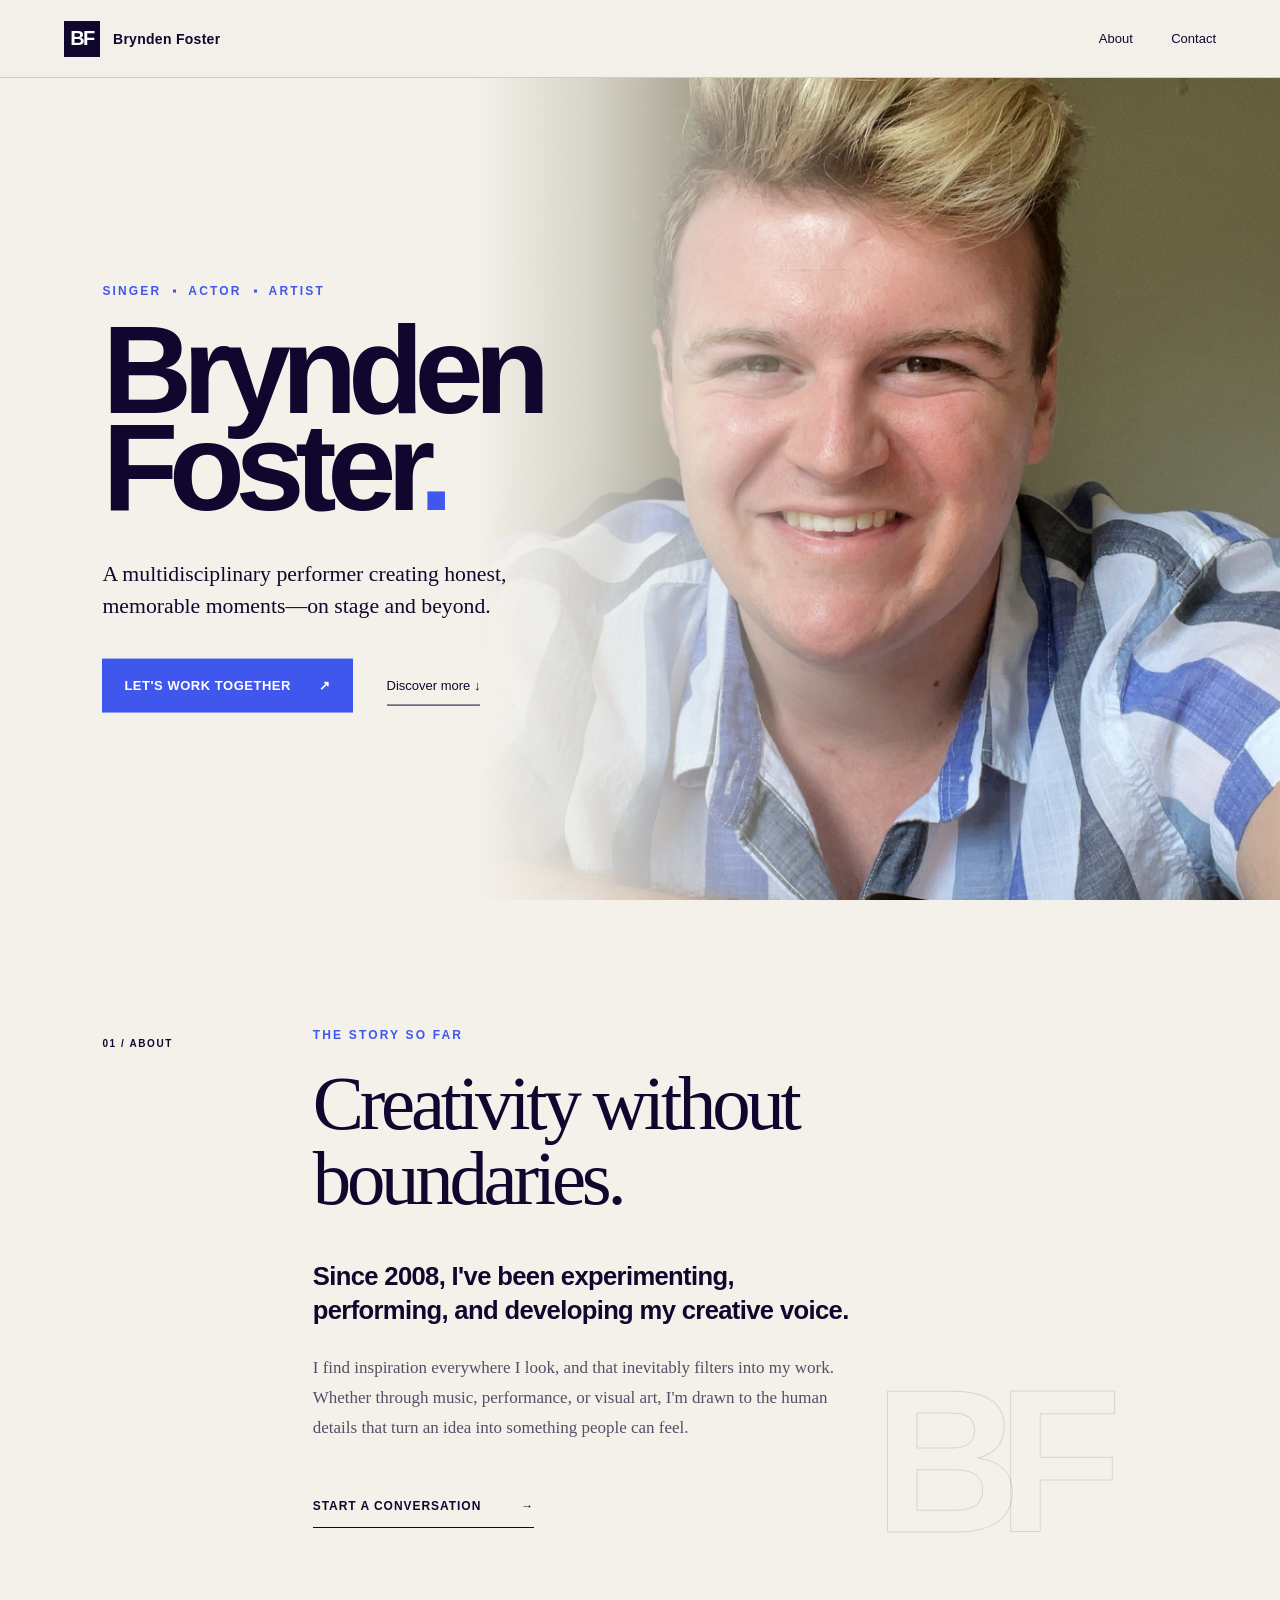
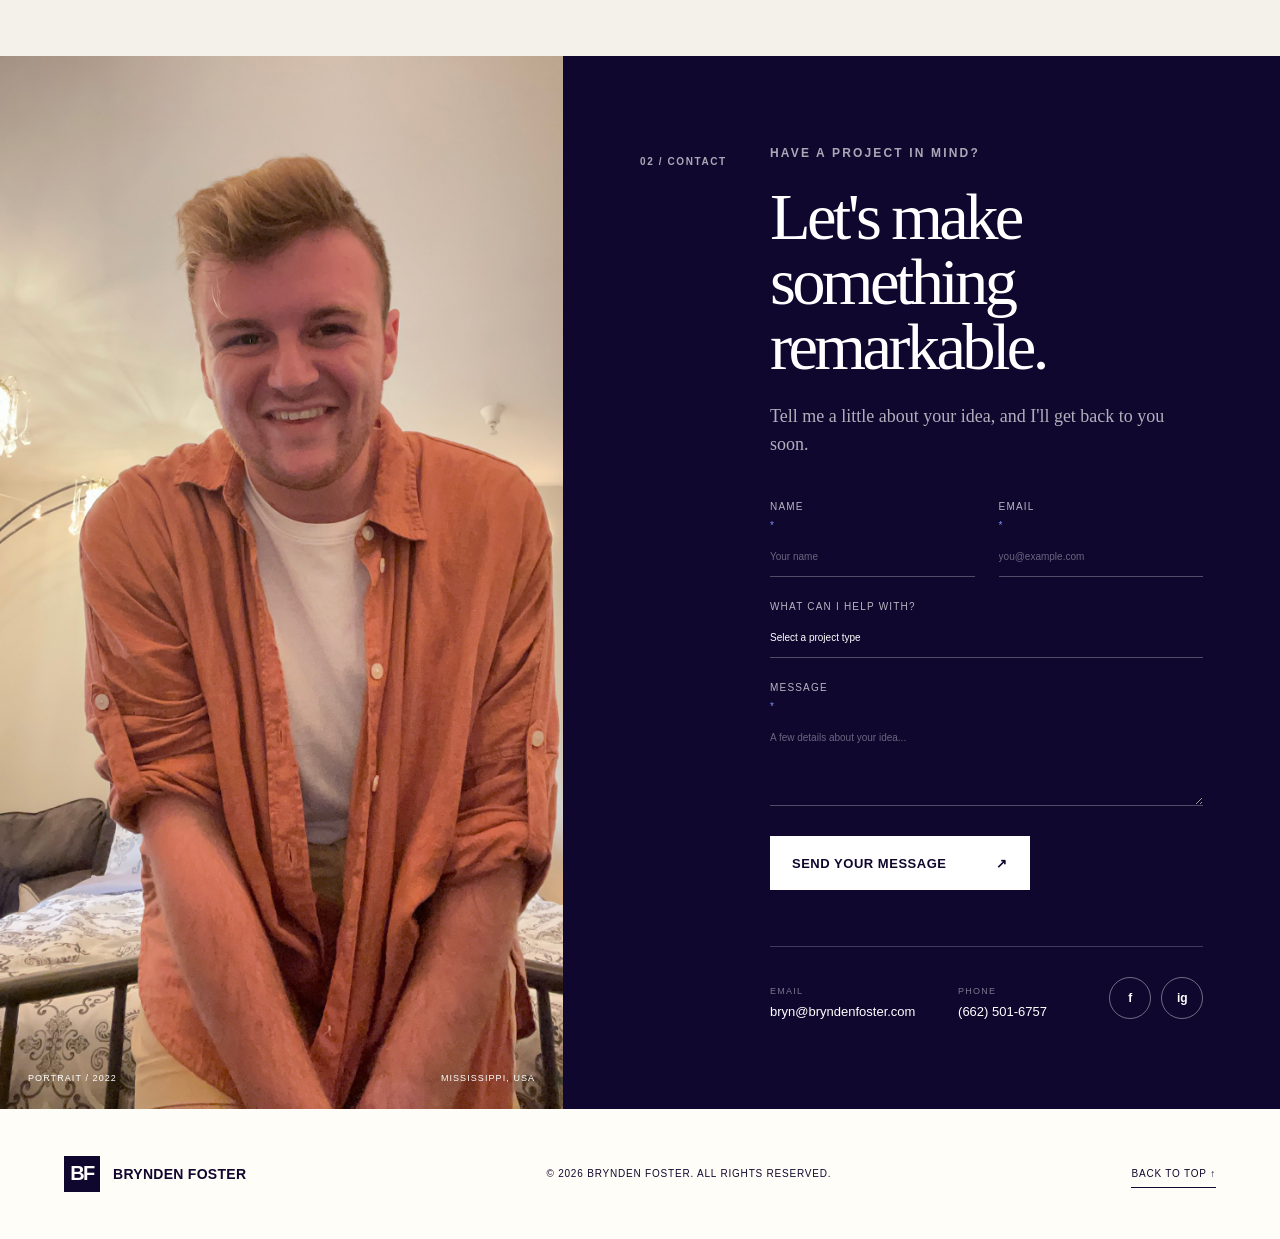
==== index.html @ 2d6113a1 "Build responsive Brynden Foster portfolio" ====
<!doctype html>
<html lang="en">
<head>
  <meta charset="utf-8">
  <meta name="viewport" content="width=device-width, initial-scale=1">
  <meta name="description" content="The creative portfolio of Brynden Foster, a multidisciplinary singer, actor, and artist.">
  <meta property="og:title" content="Brynden Foster — Singer, Actor & Artist">
  <meta property="og:description" content="The creative portfolio of Brynden Foster.">
  <meta property="og:image" content="images/og.png">
  <title>Brynden Foster — Singer, Actor & Artist</title>
  <link rel="stylesheet" href="stylesheet.css">
  <script src="java.js" defer></script>
</head>
<body>
  <main>
    <header class="site-header">
      <a class="wordmark" href="#top" aria-label="Brynden Foster, home"><span>BF</span><span class="wordmark-name">Brynden Foster</span></a>
      <nav aria-label="Main navigation">
        <a href="#about">About</a><a href="#contact">Contact</a>
      </nav>
    </header>

    <section class="hero" id="top" aria-labelledby="hero-title">
      <div class="hero-photo" role="img" aria-label="Portrait of Brynden Foster"></div>
      <div class="hero-shade"></div>
      <div class="hero-content">
        <p class="eyebrow">Singer <i></i> Actor <i></i> Artist</p>
        <h1 id="hero-title">Brynden<br>Foster<span>.</span></h1>
        <p class="hero-intro">A multidisciplinary performer creating honest, memorable moments—on stage and beyond.</p>
        <div class="hero-actions">
          <a class="button button-primary" href="#contact">Let's work together <span aria-hidden="true">↗</span></a>
          <a class="text-link" href="#about">Discover more <span aria-hidden="true">↓</span></a>
        </div>
      </div>
    </section>

    <section class="about" id="about" aria-labelledby="about-title">
      <div class="section-number">01 / About</div>
      <div class="about-copy">
        <p class="kicker">The story so far</p>
        <h2 id="about-title">Creativity without boundaries.</h2>
        <p class="lead">Since 2008, I've been experimenting, performing, and developing my creative voice.</p>
        <p>I find inspiration everywhere I look, and that inevitably filters into my work. Whether through music, performance, or visual art, I'm drawn to the human details that turn an idea into something people can feel.</p>
        <a class="line-link" href="#contact">Start a conversation <span aria-hidden="true">→</span></a>
      </div>
      <div class="about-mark" aria-hidden="true">BF</div>
    </section>

    <section class="contact" id="contact" aria-labelledby="contact-title">
      <div class="contact-photo">
        <img src="images/brynden-portrait.jpg" alt="Brynden Foster smiling">
        <div class="photo-caption"><span>Portrait / 2022</span><span>Mississippi, USA</span></div>
      </div>
      <div class="contact-panel">
        <div class="section-number light">02 / Contact</div>
        <div>
          <p class="kicker light">Have a project in mind?</p>
          <h2 id="contact-title">Let's make something remarkable.</h2>
          <p class="contact-intro">Tell me a little about your idea, and I'll get back to you soon.</p>
        </div>
        <form action="mailto:bryn@bryndenfoster.com" method="post" enctype="text/plain">
          <div class="form-row">
            <label>Name <span>*</span><input name="name" type="text" autocomplete="name" required placeholder="Your name"></label>
            <label>Email <span>*</span><input name="email" type="email" autocomplete="email" required placeholder="you@example.com"></label>
          </div>
          <label>What can I help with?
            <select name="project" required><option value="" selected disabled>Select a project type</option><option>Performance</option><option>Music</option><option>Creative collaboration</option><option>Other</option></select>
          </label>
          <label>Message <span>*</span><textarea name="message" required placeholder="A few details about your idea..." rows="4"></textarea></label>
          <button class="button button-light" type="submit">Send your message <span aria-hidden="true">↗</span></button>
        </form>
        <div class="direct-contact">
          <div><span>Email</span><a href="mailto:bryn@bryndenfoster.com">bryn@bryndenfoster.com</a></div>
          <div><span>Phone</span><a href="tel:+16625016757">(662) 501-6757</a></div>
          <div class="social-links" aria-label="Social media">
            <a class="social-link" href="https://www.facebook.com/bryndenfoster" aria-label="Brynden Foster on Facebook"><strong aria-hidden="true">f</strong></a>
            <a class="social-link" href="https://www.instagram.com/brynden_foster?igsh=b2liOXRmZmFyZmh3" aria-label="Brynden Foster on Instagram"><strong aria-hidden="true">ig</strong></a>
          </div>
        </div>
      </div>
    </section>

    <footer>
      <a class="wordmark footer-mark" href="#top" aria-label="Back to top"><span>BF</span><span class="wordmark-name">Brynden Foster</span></a>
      <p>© <span id="current-year">2026</span> Brynden Foster. All rights reserved.</p>
      <a class="back-top" href="#top">Back to top ↑</a>
    </footer>
  </main>
</body>
</html>
---- stylesheet.css ----
:root {
  --ink: #10072f;
  --blue: #4057ed;
  --paper: #f4f1ea;
  --cream: #fffdf8;
  --line: rgba(16, 7, 47, 0.16);
}

* { box-sizing: border-box; }
html { scroll-behavior: smooth; }
body {
  margin: 0;
  background: var(--paper);
  color: var(--ink);
  font-family: Arial, Helvetica, sans-serif;
}
a { color: inherit; text-decoration: none; }
button, input, textarea, select { font: inherit; }
::selection { background: var(--blue); color: white; }

.site-header {
  align-items: center;
  background: rgba(244, 241, 234, .94);
  border-bottom: 1px solid var(--line);
  display: flex;
  height: 78px;
  justify-content: space-between;
  left: 0;
  padding: 0 clamp(24px, 5vw, 78px);
  position: absolute;
  right: 0;
  top: 0;
  z-index: 10;
}
.wordmark { align-items: center; display: inline-flex; font-size: 20px; font-weight: 800; gap: 13px; letter-spacing: -.04em; }
.wordmark > span:first-child { align-items: center; background: var(--ink); color: white; display: inline-flex; height: 36px; justify-content: center; letter-spacing: -.08em; width: 36px; }
.wordmark-name { font-size: 14px; letter-spacing: .02em; }
nav { align-items: center; display: flex; font-size: 13px; gap: clamp(20px, 3vw, 48px); }
nav a:not(.nav-cta) { border-bottom: 1px solid transparent; padding: 8px 0; }
nav a:not(.nav-cta):hover { border-color: currentColor; }
.nav-cta { background: var(--ink); color: white; padding: 13px 20px; }

.hero { min-height: 760px; height: 100svh; position: relative; overflow: hidden; }
.hero-photo { background: url('images/brynden-hero.jpg') center 34% / cover no-repeat; inset: 78px 0 0 34%; position: absolute; }
.hero-shade { background: linear-gradient(90deg, var(--paper) 0 37%, rgba(244,241,234,.82) 46%, transparent 70%); inset: 78px 0 0; position: absolute; }
.hero-content { left: clamp(24px, 8vw, 124px); max-width: 760px; position: absolute; top: 52%; transform: translateY(-43%); z-index: 2; }
.eyebrow, .kicker { align-items: center; color: var(--blue); display: flex; font-size: 12px; font-weight: 700; gap: 12px; letter-spacing: .18em; margin: 0 0 24px; text-transform: uppercase; }
.eyebrow i { background: var(--blue); height: 3px; width: 3px; }
h1 { font-size: clamp(78px, 9.7vw, 156px); font-weight: 700; letter-spacing: -.075em; line-height: .78; margin: 0; }
h1 span { color: var(--blue); }
.hero-intro { font-family: Georgia, 'Times New Roman', serif; font-size: clamp(19px, 1.7vw, 26px); line-height: 1.5; margin: 42px 0 36px; max-width: 500px; }
.hero-actions { align-items: center; display: flex; gap: 34px; }
.button { align-items: center; border: 0; cursor: pointer; display: inline-flex; font-size: 13px; font-weight: 700; gap: 28px; justify-content: space-between; letter-spacing: .04em; min-height: 54px; padding: 16px 22px; text-transform: uppercase; }
.button-primary { background: var(--blue); color: white; min-width: 235px; }
.button:hover { filter: brightness(1.1); }
.text-link { border-bottom: 1px solid var(--ink); font-size: 13px; padding: 12px 0; }
.side-note { bottom: 42px; font-size: 10px; letter-spacing: .12em; margin: 0; position: absolute; right: 34px; text-transform: uppercase; transform: rotate(-90deg) translateX(100%); transform-origin: right bottom; }

.about { display: grid; grid-template-columns: .45fr 1.2fr .65fr; min-height: 700px; padding: clamp(90px, 10vw, 160px) clamp(24px, 8vw, 124px); position: relative; }
.section-number { font-size: 10px; font-weight: 700; letter-spacing: .16em; padding-top: 10px; text-transform: uppercase; }
.about-copy { max-width: 720px; }
.about h2, .contact h2 { font-family: Georgia, 'Times New Roman', serif; font-size: clamp(50px, 6vw, 92px); font-weight: 400; letter-spacing: -.055em; line-height: .98; margin: 0 0 42px; }
.about-copy .lead { font-size: clamp(21px, 2vw, 29px); font-weight: 700; letter-spacing: -.025em; line-height: 1.35; max-width: 640px; }
.about-copy > p:not(.kicker):not(.lead) { color: #554f66; font-family: Georgia, 'Times New Roman', serif; font-size: 17px; line-height: 1.75; max-width: 570px; }
.line-link { border-bottom: 1px solid var(--ink); display: inline-flex; font-size: 12px; font-weight: 700; gap: 40px; letter-spacing: .08em; margin-top: 26px; padding: 14px 0; text-transform: uppercase; }
.about-mark { align-self: end; color: transparent; font-size: clamp(130px, 16vw, 260px); font-weight: 800; letter-spacing: -.12em; line-height: .65; -webkit-text-stroke: 1px rgba(16,7,47,.12); }

.contact { display: grid; grid-template-columns: 44% 56%; min-height: 950px; }
.contact-photo { background: #d7c4b3; min-height: 760px; overflow: hidden; position: relative; }
.contact-photo img { height: 100%; object-fit: cover; object-position: 50% 45%; width: 100%; }
.photo-caption { bottom: 0; color: white; display: flex; font-size: 9px; justify-content: space-between; left: 0; letter-spacing: .12em; padding: 26px 28px; position: absolute; right: 0; text-transform: uppercase; }
.contact-panel { background: var(--ink); color: white; display: grid; grid-template-columns: 130px 1fr; padding: clamp(65px, 7vw, 110px) clamp(28px, 6vw, 95px); }
.light { color: rgba(255,255,255,.65); }
.contact-panel > div:not(.section-number):not(.direct-contact), .contact-panel form, .direct-contact { grid-column: 2; }
.contact h2 { font-size: clamp(48px, 5.2vw, 80px); max-width: 780px; }
.contact-intro { color: rgba(255,255,255,.68); font-family: Georgia, 'Times New Roman', serif; font-size: 18px; line-height: 1.6; margin: -20px 0 42px; }
form { display: grid; gap: 24px; }
.form-row { display: grid; gap: 24px; grid-template-columns: 1fr 1fr; }
label { color: rgba(255,255,255,.7); display: grid; font-size: 10px; gap: 8px; letter-spacing: .12em; text-transform: uppercase; }
label span { color: #7e8eff; }
input, textarea, select { appearance: none; background: transparent; border: 0; border-bottom: 1px solid rgba(255,255,255,.28); border-radius: 0; color: white; min-width: 0; outline: none; padding: 12px 0 14px; resize: vertical; }
textarea { min-height: 86px; }
input::placeholder, textarea::placeholder { color: rgba(255,255,255,.38); }
input:focus, textarea:focus, select:focus { border-color: #7e8eff; }
select { cursor: pointer; }
select option { color: var(--ink); }
.button-light { background: white; color: var(--ink); margin-top: 6px; max-width: 260px; }
.direct-contact { align-items: end; border-top: 1px solid rgba(255,255,255,.2); display: grid; gap: 28px; grid-template-columns: 1.3fr 1fr auto; margin-top: 56px; padding-top: 30px; }
.direct-contact div { display: grid; gap: 8px; }
.direct-contact span { color: rgba(255,255,255,.45); font-size: 9px; letter-spacing: .14em; text-transform: uppercase; }
.direct-contact a { font-size: 13px; }
.social-link { align-items: center; border: 1px solid rgba(255,255,255,.4); border-radius: 50%; display: inline-flex; height: 42px; justify-content: center; width: 42px; }
.social-links { display: flex !important; gap: 10px !important; }
.social-link strong { font-size: 12px; letter-spacing: -.02em; text-transform: lowercase; }

footer { align-items: center; background: var(--cream); display: flex; font-size: 10px; justify-content: space-between; letter-spacing: .08em; min-height: 130px; padding: 30px clamp(24px, 5vw, 78px); text-transform: uppercase; }
.back-top { border-bottom: 1px solid var(--ink); padding: 8px 0; }

@media (max-width: 900px) {
  .site-header { height: 70px; }
  .hero { min-height: 760px; }
  .hero-photo { inset: 70px 0 0 26%; }
  .hero-shade { background: linear-gradient(90deg, rgba(244,241,234,.96) 0 20%, rgba(244,241,234,.74) 48%, rgba(244,241,234,.12) 100%); inset: 70px 0 0; }
  h1 { font-size: clamp(70px, 14vw, 120px); }
  .about { grid-template-columns: 130px 1fr; }
  .about-mark { display: none; }
  .contact { grid-template-columns: 1fr; }
  .contact-photo { height: 72vw; max-height: 700px; }
  .contact-panel { grid-template-columns: 110px 1fr; }
}

@media (max-width: 620px) {
  .site-header { padding: 0 20px; }
  .wordmark-name { display: none; }
  nav { gap: 18px; }
  .nav-cta { padding: 12px 16px; }
  .hero { height: 820px; }
  .hero-photo { inset: 70px 0 0; background-position: 58% center; }
  .hero-shade { background: linear-gradient(180deg, rgba(16,7,47,.05) 5%, rgba(16,7,47,.2) 35%, rgba(16,7,47,.9) 82%, var(--ink) 100%); inset: 70px 0 0; }
  .hero-content { bottom: 54px; color: white; left: 22px; right: 22px; top: auto; transform: none; }
  .eyebrow { color: #b8c0ff; margin-bottom: 18px; }
  .eyebrow i { background: #b8c0ff; }
  h1 { font-size: clamp(68px, 22vw, 94px); }
  .hero-intro { font-size: 18px; margin: 28px 0; max-width: 360px; }
  .hero-actions { align-items: flex-start; flex-direction: column; gap: 12px; }
  .text-link { border-color: white; }
  .side-note { display: none; }
  .about { display: block; min-height: 0; padding: 90px 22px; }
  .section-number { margin-bottom: 56px; }
  .about h2, .contact h2 { font-size: 48px; }
  .about-copy .lead { font-size: 21px; }
  .contact-photo { height: 112vw; }
  .contact-panel { display: block; padding: 72px 22px; }
  .contact-panel .section-number { margin-bottom: 52px; }
  .form-row { grid-template-columns: 1fr; }
  .direct-contact { align-items: start; grid-template-columns: 1fr; }
  footer { align-items: flex-start; flex-direction: column; gap: 22px; }
  footer p { line-height: 1.6; }
}

@media (prefers-reduced-motion: reduce) { html { scroll-behavior: auto; } }
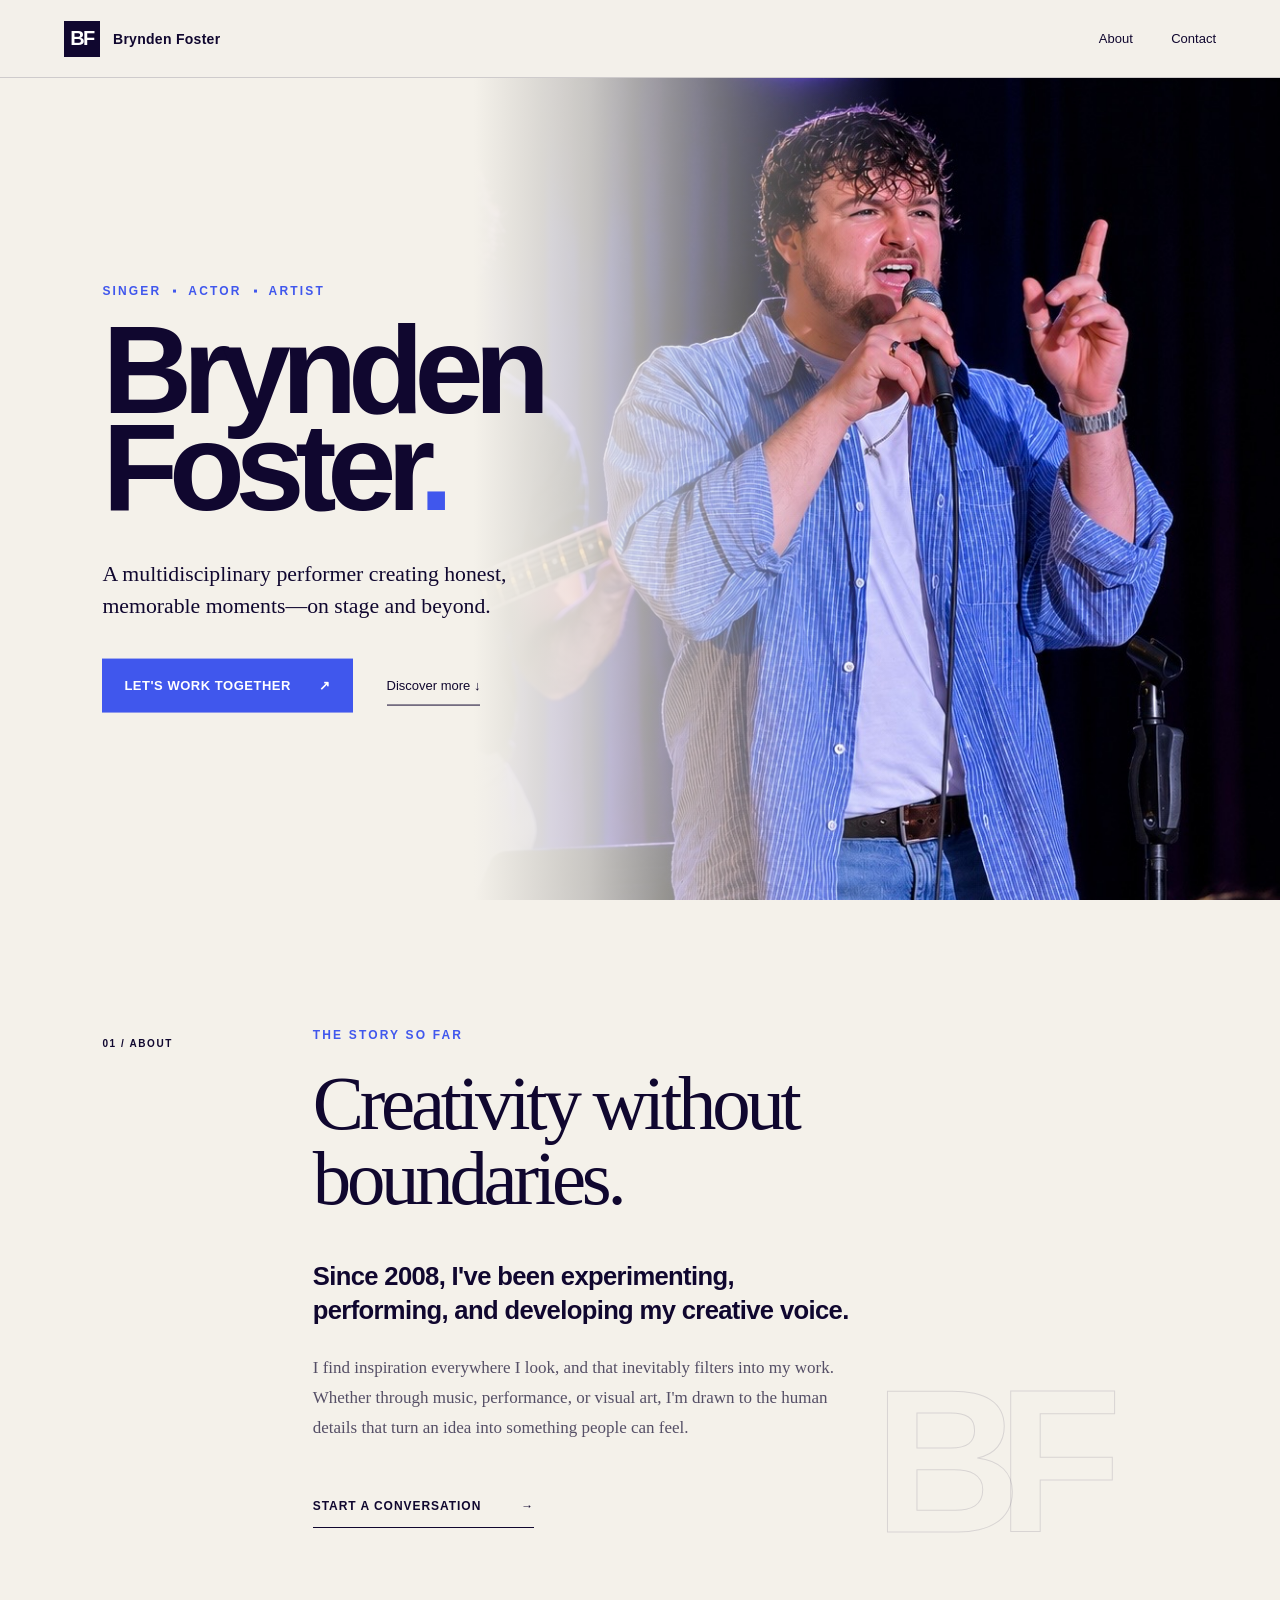
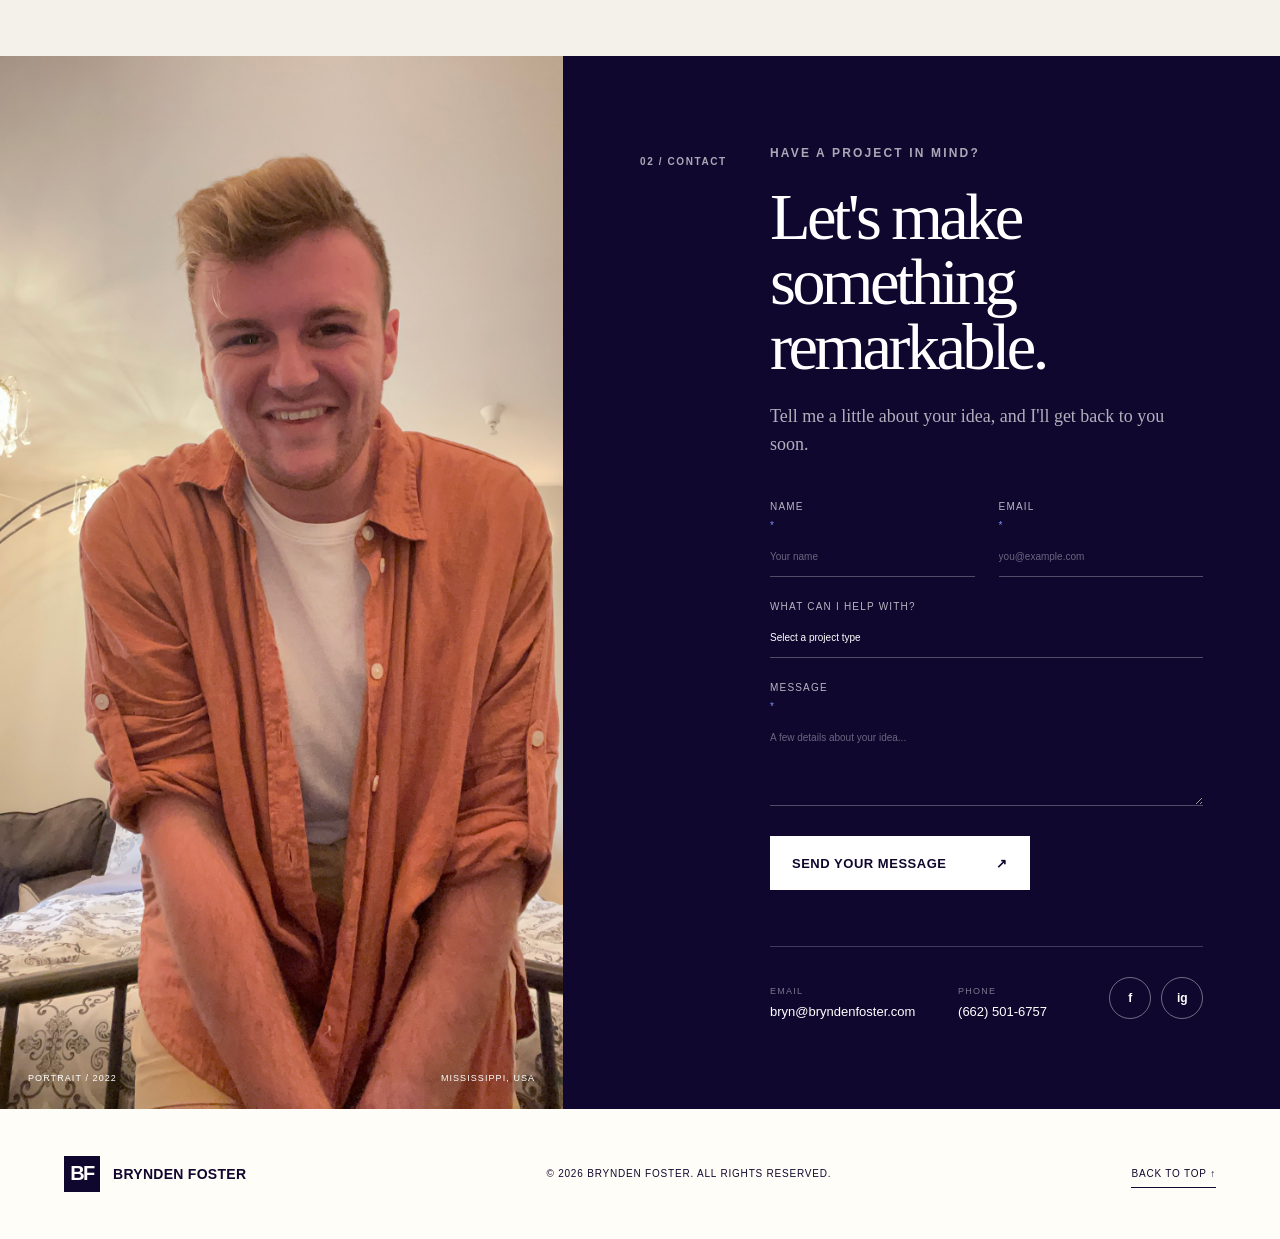
==== commit 0735fcdd: "Updated form to use Formspree and changed hero image." ====
--- a/index.html
+++ b/index.html
@@ -21,7 +21,7 @@
     </header>
 
     <section class="hero" id="top" aria-labelledby="hero-title">
-      <div class="hero-photo" role="img" aria-label="Portrait of Brynden Foster"></div>
+      <div class="hero-photo" role="img" aria-label="Brynden Foster performing onstage"></div>
       <div class="hero-shade"></div>
       <div class="hero-content">
         <p class="eyebrow">Singer <i></i> Actor <i></i> Artist</p>
@@ -58,7 +58,7 @@
           <h2 id="contact-title">Let's make something remarkable.</h2>
           <p class="contact-intro">Tell me a little about your idea, and I'll get back to you soon.</p>
         </div>
-        <form action="mailto:bryn@bryndenfoster.com" method="post" enctype="text/plain">
+        <form action="https://formspree.io/f/xnpaazvn" method="post">
           <div class="form-row">
             <label>Name <span>*</span><input name="name" type="text" autocomplete="name" required placeholder="Your name"></label>
             <label>Email <span>*</span><input name="email" type="email" autocomplete="email" required placeholder="you@example.com"></label>
--- a/stylesheet.css
+++ b/stylesheet.css
@@ -41,7 +41,7 @@
 .nav-cta { background: var(--ink); color: white; padding: 13px 20px; }
 
 .hero { min-height: 760px; height: 100svh; position: relative; overflow: hidden; }
-.hero-photo { background: url('images/brynden-hero.jpg') center 34% / cover no-repeat; inset: 78px 0 0 34%; position: absolute; }
+.hero-photo { background: url('images/brynden-hero-performance.jpeg') center 34% / cover no-repeat; inset: 78px 0 0 34%; position: absolute; }
 .hero-shade { background: linear-gradient(90deg, var(--paper) 0 37%, rgba(244,241,234,.82) 46%, transparent 70%); inset: 78px 0 0; position: absolute; }
 .hero-content { left: clamp(24px, 8vw, 124px); max-width: 760px; position: absolute; top: 52%; transform: translateY(-43%); z-index: 2; }
 .eyebrow, .kicker { align-items: center; color: var(--blue); display: flex; font-size: 12px; font-weight: 700; gap: 12px; letter-spacing: .18em; margin: 0 0 24px; text-transform: uppercase; }
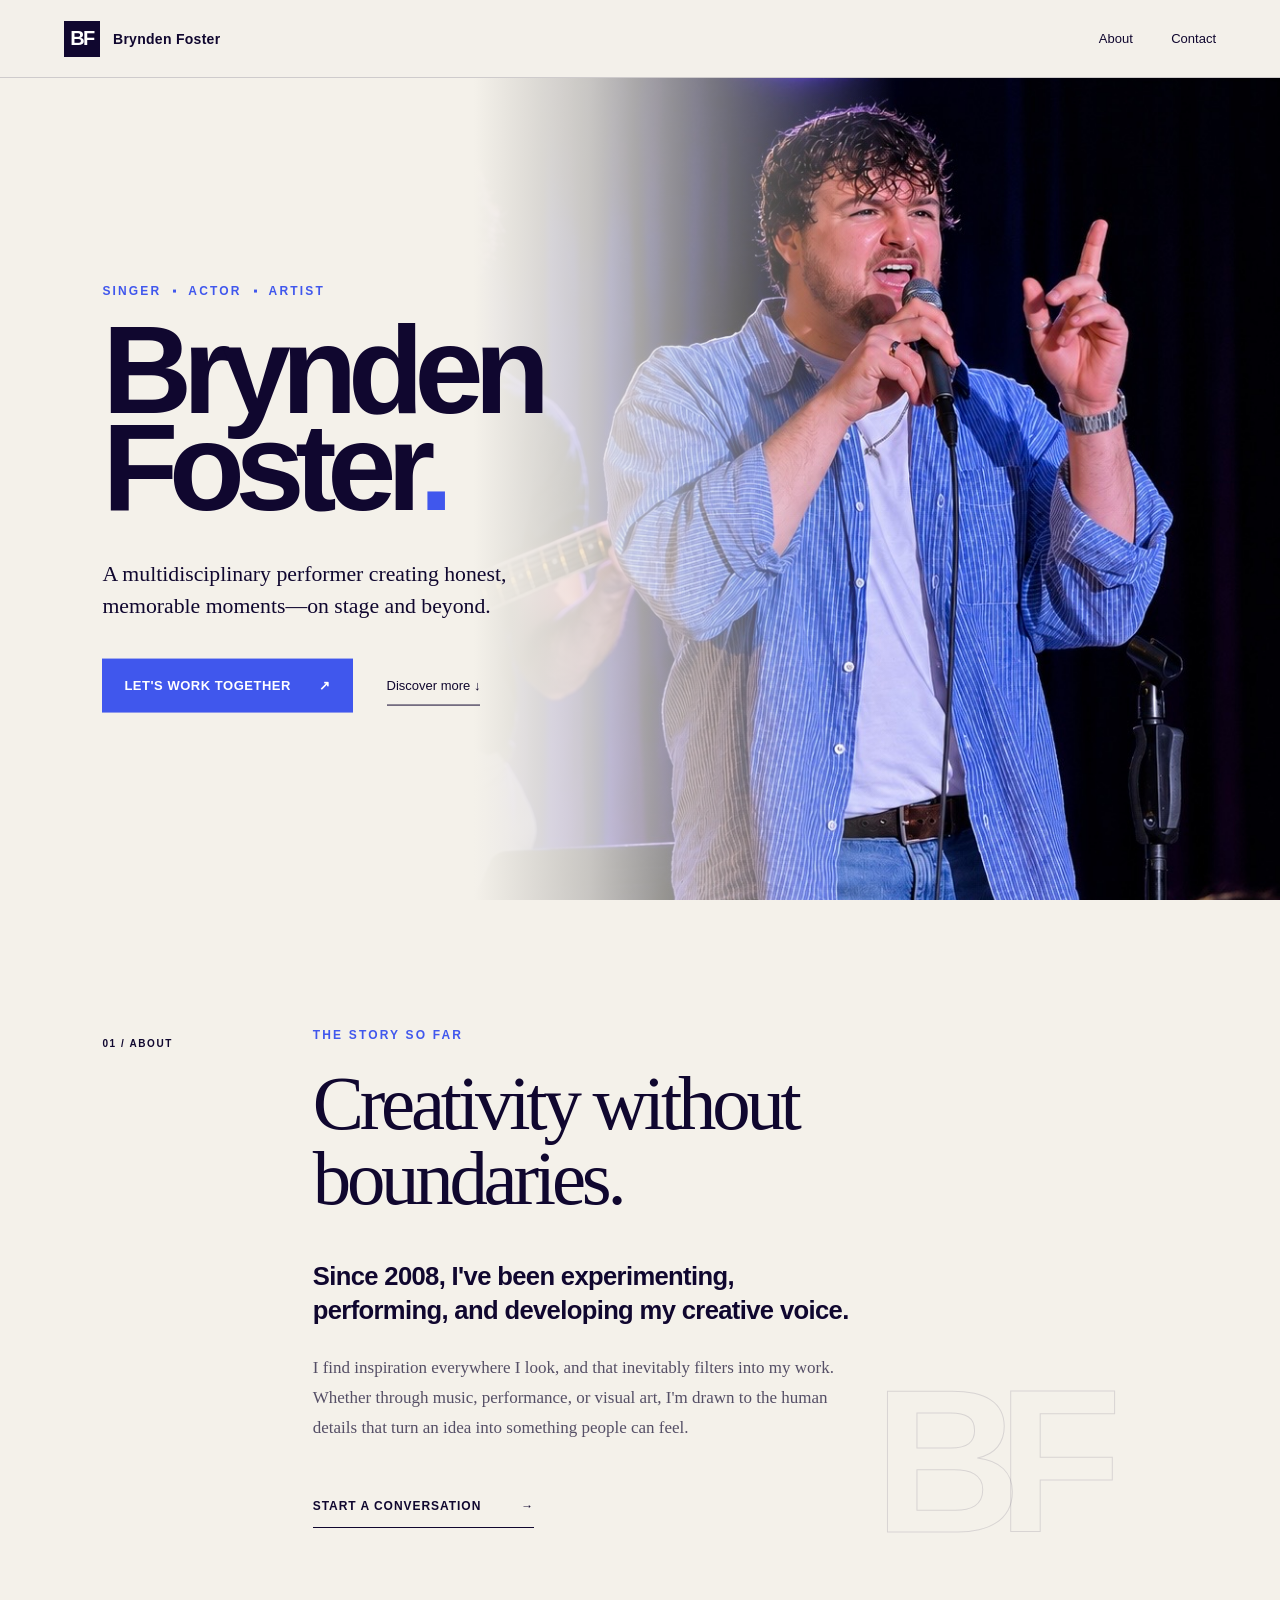
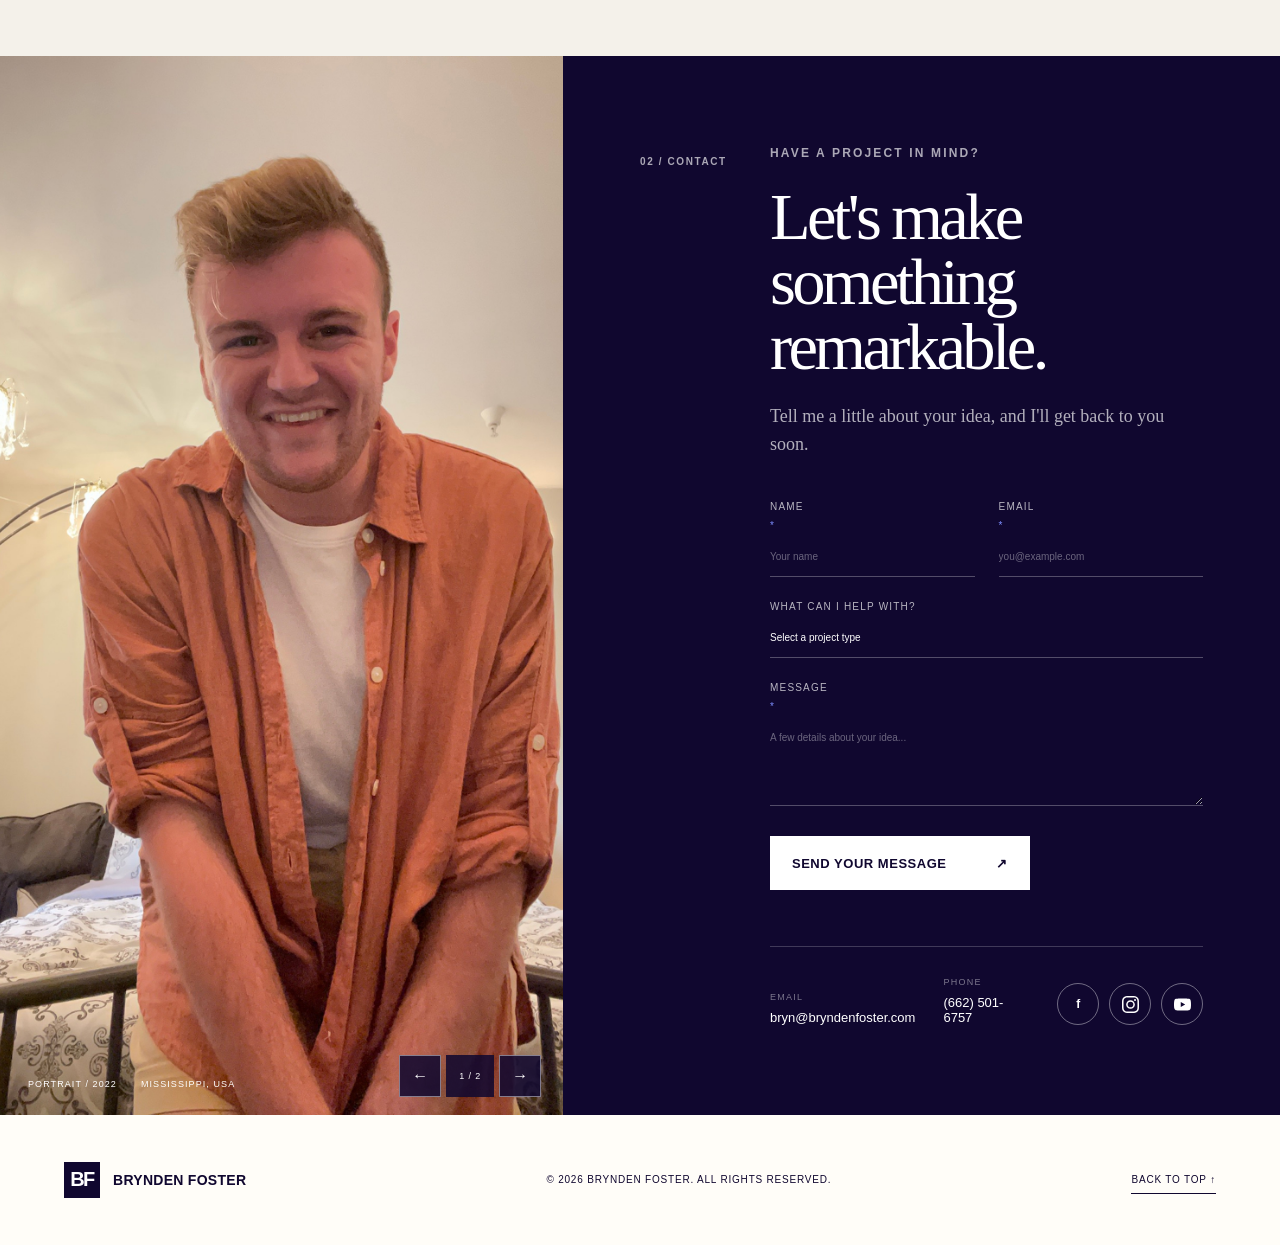
==== commit ecf7ae81: "Changed contact photo to a carousel and updated the IG and Youtube link buttons" ====
--- a/index.html
+++ b/index.html
@@ -47,9 +47,20 @@
     </section>
 
     <section class="contact" id="contact" aria-labelledby="contact-title">
-      <div class="contact-photo">
-        <img src="images/brynden-portrait.jpg" alt="Brynden Foster smiling">
-        <div class="photo-caption"><span>Portrait / 2022</span><span>Mississippi, USA</span></div>
+      <div class="contact-photo carousel" data-carousel tabindex="0" role="region" aria-roledescription="carousel" aria-label="Photos of Brynden Foster">
+        <figure class="carousel-slide is-active" data-slide aria-hidden="false">
+          <img src="images/brynden-portrait.jpg" alt="Brynden Foster smiling in an orange shirt">
+          <figcaption class="photo-caption"><span>Portrait / 2022</span><span>Mississippi, USA</span></figcaption>
+        </figure>
+        <figure class="carousel-slide" data-slide aria-hidden="true">
+          <img src="images/brynden-hero.jpg" alt="Close portrait of Brynden Foster smiling">
+          <figcaption class="photo-caption"><span>Portrait / Archive</span></figcaption>
+        </figure>
+        <div class="carousel-controls">
+          <button type="button" data-carousel-prev aria-label="Show previous photo">←</button>
+          <span class="carousel-position" data-carousel-position aria-live="polite">1 / 2</span>
+          <button type="button" data-carousel-next aria-label="Show next photo">→</button>
+        </div>
       </div>
       <div class="contact-panel">
         <div class="section-number light">02 / Contact</div>
@@ -74,7 +85,8 @@
           <div><span>Phone</span><a href="tel:+16625016757">(662) 501-6757</a></div>
           <div class="social-links" aria-label="Social media">
             <a class="social-link" href="https://www.facebook.com/bryndenfoster" aria-label="Brynden Foster on Facebook"><strong aria-hidden="true">f</strong></a>
-            <a class="social-link" href="https://www.instagram.com/brynden_foster?igsh=b2liOXRmZmFyZmh3" aria-label="Brynden Foster on Instagram"><strong aria-hidden="true">ig</strong></a>
+            <a class="social-link" href="https://www.instagram.com/brynden_foster?igsh=b2liOXRmZmFyZmh3" aria-label="Brynden Foster on Instagram"><img src="images/instagram.svg" alt="" aria-hidden="true"></a>
+            <a class="social-link" href="https://www.youtube.com/@bryndenfoster" aria-label="Brynden Foster on YouTube"><img src="images/youtube.svg" alt="" aria-hidden="true"></a>
           </div>
         </div>
       </div>
--- a/stylesheet.css
+++ b/stylesheet.css
@@ -68,7 +68,17 @@
 .contact { display: grid; grid-template-columns: 44% 56%; min-height: 950px; }
 .contact-photo { background: #d7c4b3; min-height: 760px; overflow: hidden; position: relative; }
 .contact-photo img { height: 100%; object-fit: cover; object-position: 50% 45%; width: 100%; }
-.photo-caption { bottom: 0; color: white; display: flex; font-size: 9px; justify-content: space-between; left: 0; letter-spacing: .12em; padding: 26px 28px; position: absolute; right: 0; text-transform: uppercase; }
+.carousel { outline: none; }
+.carousel:focus-visible { box-shadow: inset 0 0 0 3px var(--blue); }
+.carousel-slide { inset: 0; margin: 0; opacity: 0; position: absolute; transition: opacity .45s ease; visibility: hidden; }
+.carousel-slide.is-active { opacity: 1; visibility: visible; }
+.carousel-slide:nth-of-type(2) img { object-position: 50% 35%; }
+.photo-caption { bottom: 0; color: white; display: flex; font-size: 9px; gap: 24px; left: 0; letter-spacing: .12em; padding: 26px 28px; padding-right: 170px; position: absolute; right: 0; text-transform: uppercase; }
+.carousel-controls { align-items: center; bottom: 18px; display: flex; gap: 5px; position: absolute; right: 22px; z-index: 3; }
+.carousel-controls button { align-items: center; background: rgba(16,7,47,.86); border: 1px solid rgba(255,255,255,.45); color: white; cursor: pointer; display: inline-flex; height: 42px; justify-content: center; padding: 0; width: 42px; }
+.carousel-controls button:hover { background: var(--blue); }
+.carousel-controls button:focus-visible { outline: 2px solid white; outline-offset: 2px; }
+.carousel-position { align-items: center; background: rgba(16,7,47,.86); color: white; display: inline-flex; font-size: 9px; height: 42px; justify-content: center; letter-spacing: .1em; min-width: 48px; }
 .contact-panel { background: var(--ink); color: white; display: grid; grid-template-columns: 130px 1fr; padding: clamp(65px, 7vw, 110px) clamp(28px, 6vw, 95px); }
 .light { color: rgba(255,255,255,.65); }
 .contact-panel > div:not(.section-number):not(.direct-contact), .contact-panel form, .direct-contact { grid-column: 2; }
@@ -92,6 +102,7 @@
 .social-link { align-items: center; border: 1px solid rgba(255,255,255,.4); border-radius: 50%; display: inline-flex; height: 42px; justify-content: center; width: 42px; }
 .social-links { display: flex !important; gap: 10px !important; }
 .social-link strong { font-size: 12px; letter-spacing: -.02em; text-transform: lowercase; }
+.social-link img { filter: invert(1); height: 17px; width: 17px; }
 
 footer { align-items: center; background: var(--cream); display: flex; font-size: 10px; justify-content: space-between; letter-spacing: .08em; min-height: 130px; padding: 30px clamp(24px, 5vw, 78px); text-transform: uppercase; }
 .back-top { border-bottom: 1px solid var(--ink); padding: 8px 0; }
@@ -139,3 +150,4 @@
 }
 
 @media (prefers-reduced-motion: reduce) { html { scroll-behavior: auto; } }
+@media (prefers-reduced-motion: reduce) { .carousel-slide { transition: none; } }
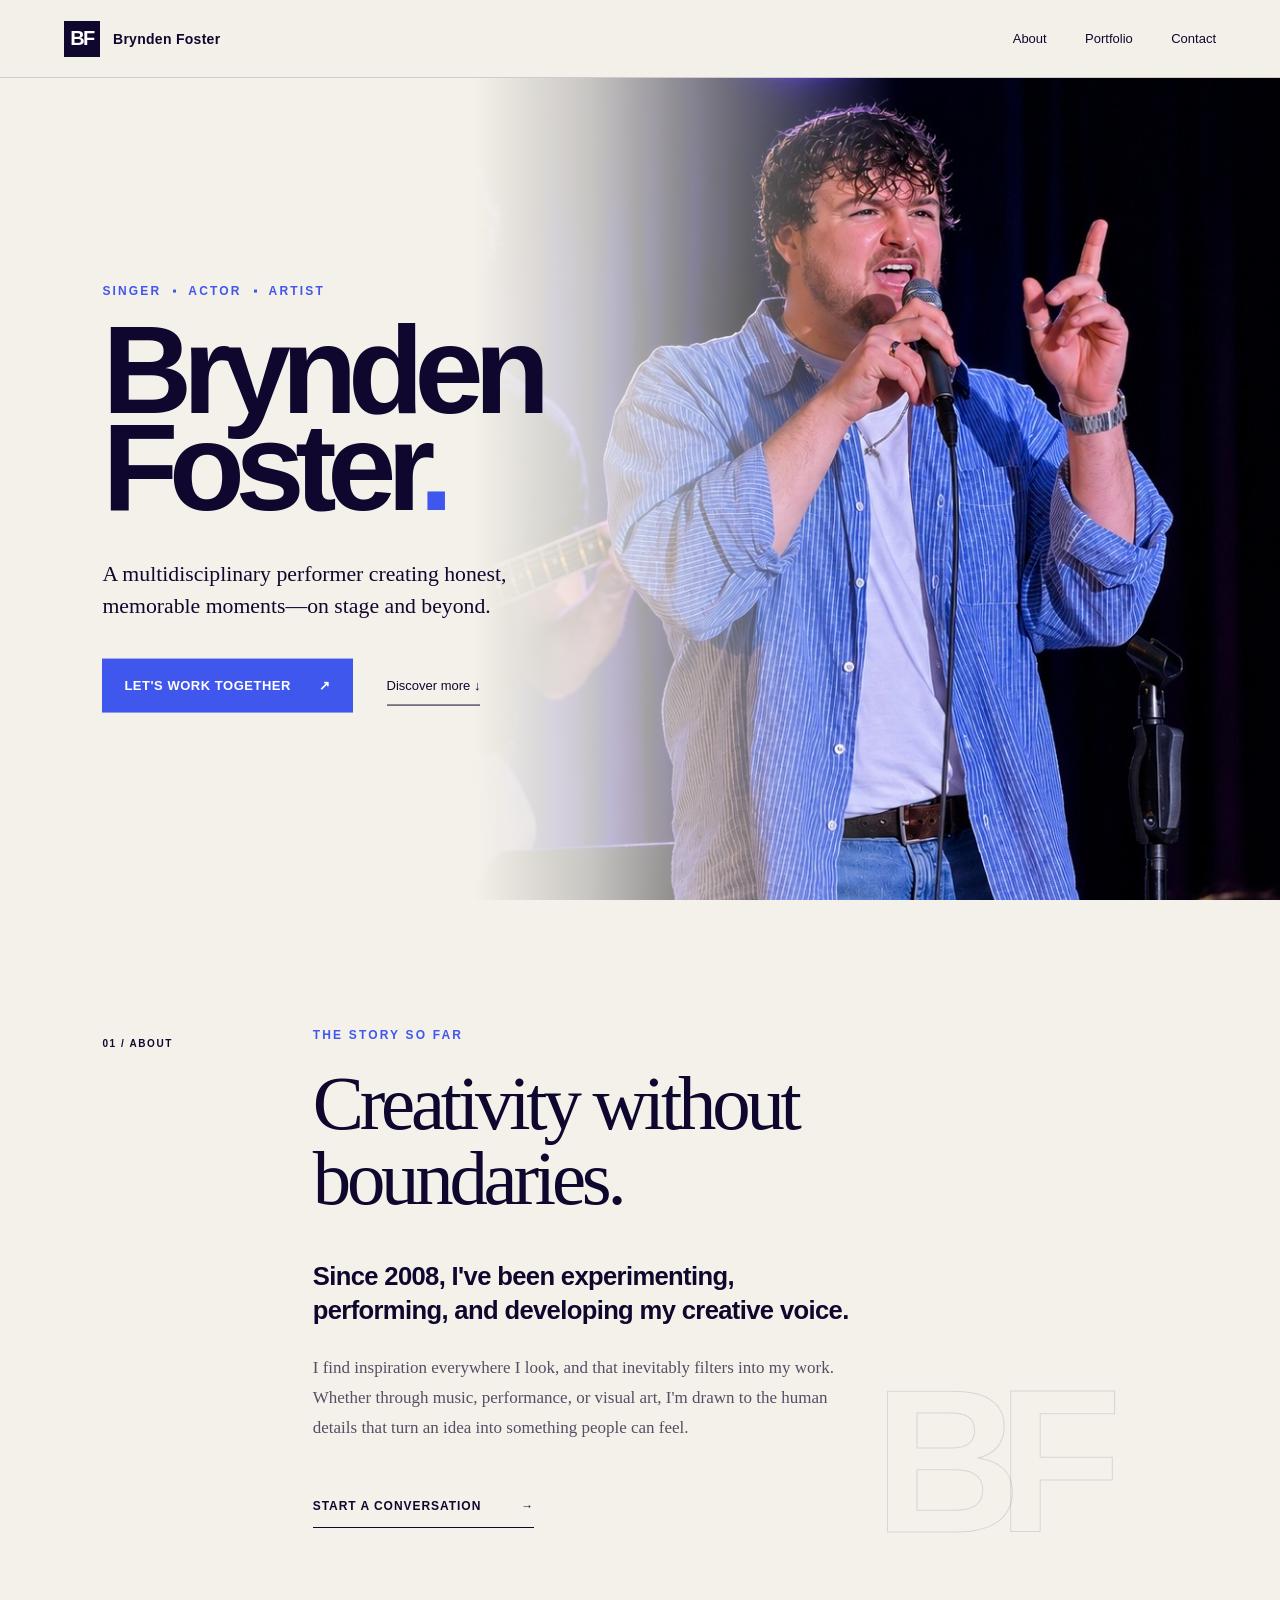
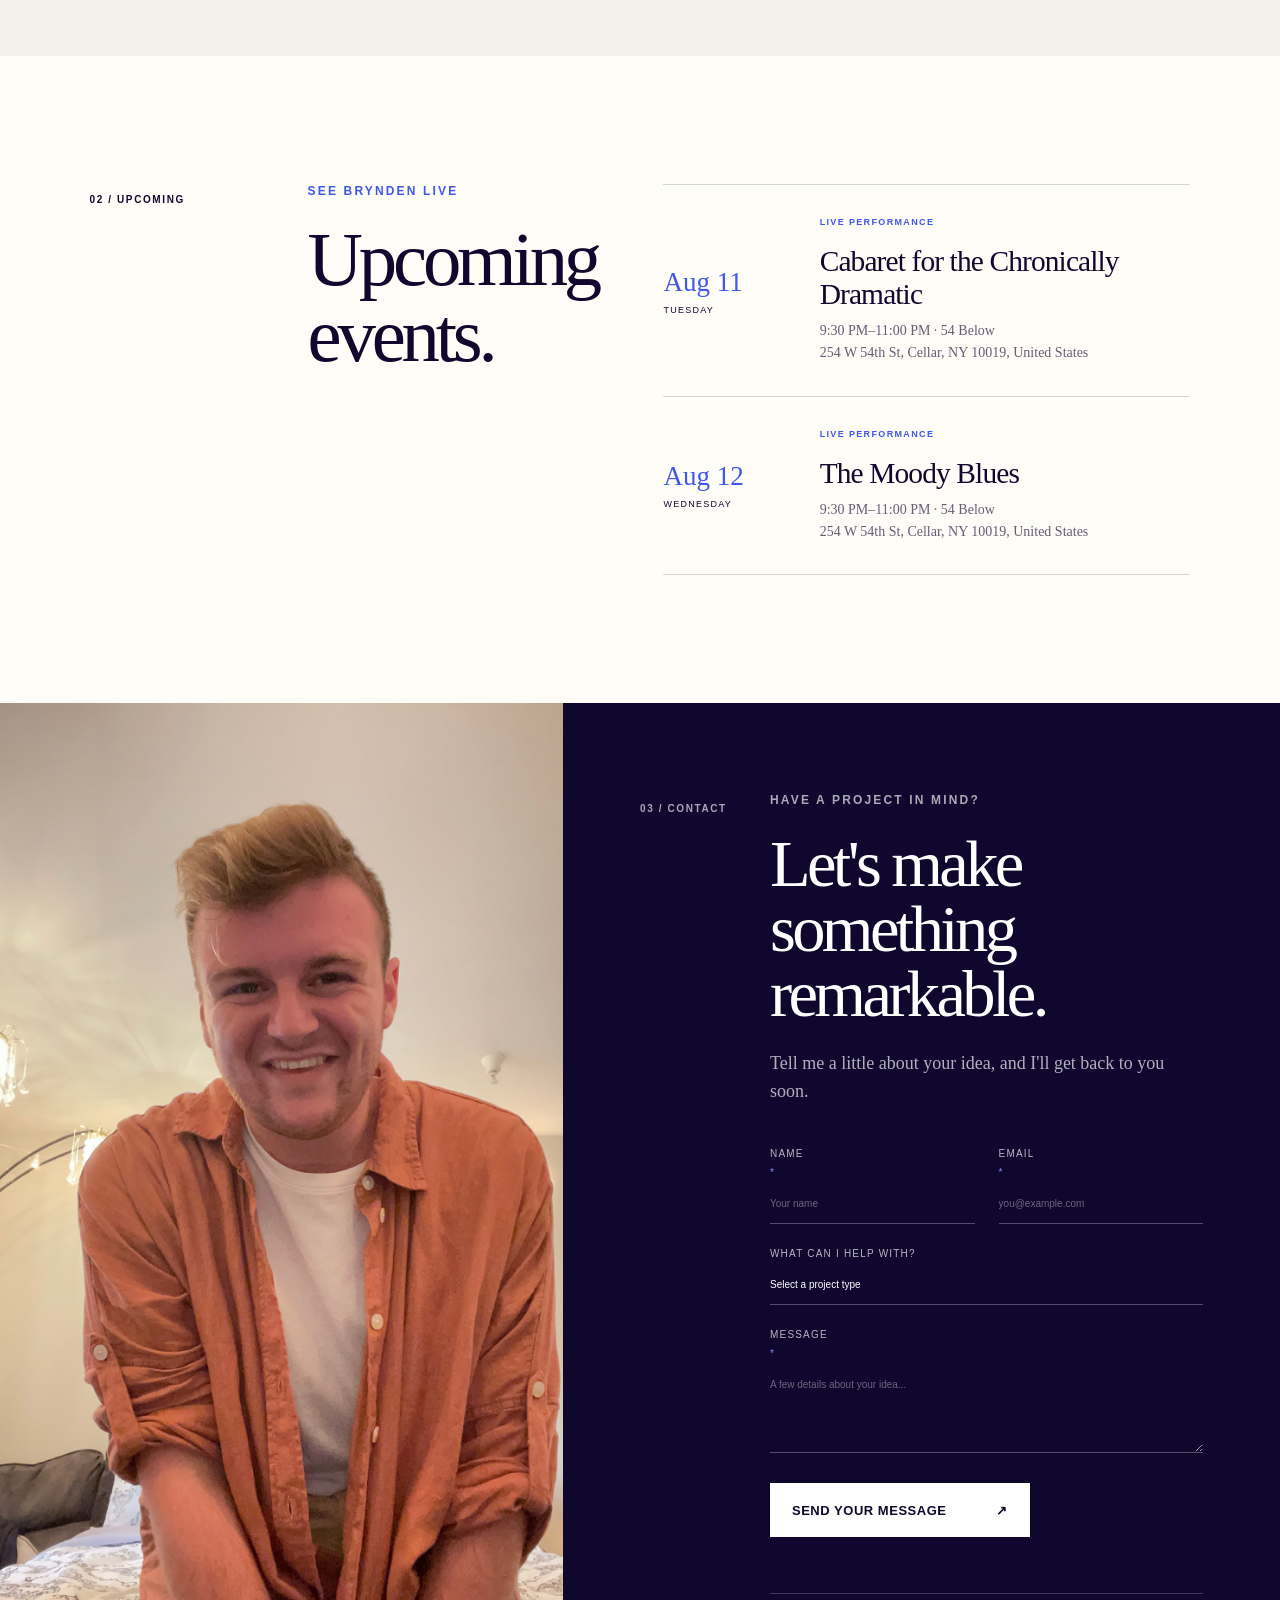
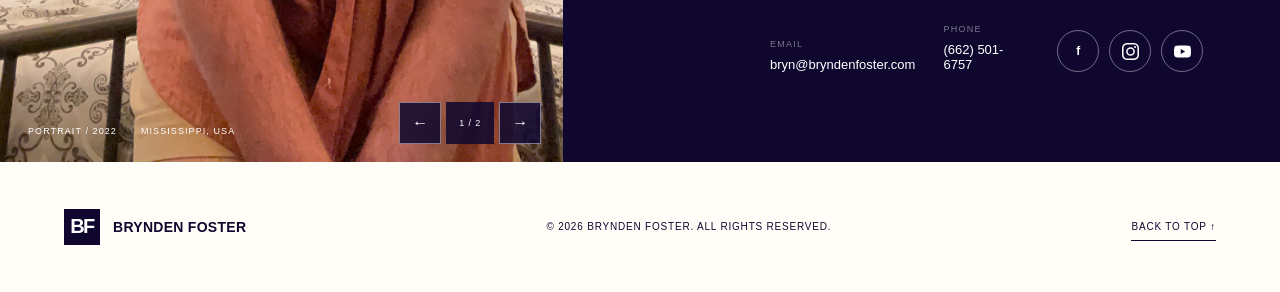
==== commit f53bc828: "added portfolio page" ====
--- a/index.html
+++ b/index.html
@@ -16,7 +16,7 @@
     <header class="site-header">
       <a class="wordmark" href="#top" aria-label="Brynden Foster, home"><span>BF</span><span class="wordmark-name">Brynden Foster</span></a>
       <nav aria-label="Main navigation">
-        <a href="#about">About</a><a href="#contact">Contact</a>
+        <a href="#about">About</a><a href="portfolio.html">Portfolio</a><a href="#contact">Contact</a>
       </nav>
     </header>
 
@@ -46,6 +46,24 @@
       <div class="about-mark" aria-hidden="true">BF</div>
     </section>
 
+    <section class="events" id="events" aria-labelledby="events-title">
+      <div class="section-number">02 / Upcoming</div>
+      <div class="events-heading">
+        <p class="kicker">See Brynden live</p>
+        <h2 id="events-title">Upcoming<br>events.</h2>
+      </div>
+      <div class="events-list" data-events-list aria-live="polite">
+        <article class="events-empty">
+          <div class="events-empty-mark" aria-hidden="true">LIVE</div>
+          <div>
+            <p class="events-status">Loading calendar</p>
+            <h3>Checking for Brynden’s next performance.</h3>
+            <p>Upcoming appearances will load here automatically.</p>
+          </div>
+        </article>
+      </div>
+    </section>
+
     <section class="contact" id="contact" aria-labelledby="contact-title">
       <div class="contact-photo carousel" data-carousel tabindex="0" role="region" aria-roledescription="carousel" aria-label="Photos of Brynden Foster">
         <figure class="carousel-slide is-active" data-slide aria-hidden="false">
@@ -63,7 +81,7 @@
         </div>
       </div>
       <div class="contact-panel">
-        <div class="section-number light">02 / Contact</div>
+        <div class="section-number light">03 / Contact</div>
         <div>
           <p class="kicker light">Have a project in mind?</p>
           <h2 id="contact-title">Let's make something remarkable.</h2>
--- a/stylesheet.css
+++ b/stylesheet.css
@@ -64,6 +64,24 @@
 .about-copy > p:not(.kicker):not(.lead) { color: #554f66; font-family: Georgia, 'Times New Roman', serif; font-size: 17px; line-height: 1.75; max-width: 570px; }
 .line-link { border-bottom: 1px solid var(--ink); display: inline-flex; font-size: 12px; font-weight: 700; gap: 40px; letter-spacing: .08em; margin-top: 26px; padding: 14px 0; text-transform: uppercase; }
 .about-mark { align-self: end; color: transparent; font-size: clamp(130px, 16vw, 260px); font-weight: 800; letter-spacing: -.12em; line-height: .65; -webkit-text-stroke: 1px rgba(16,7,47,.12); }
+
+.events { background: var(--cream); display: grid; gap: clamp(35px, 5vw, 90px); grid-template-columns: .38fr .72fr 1.3fr; padding: clamp(90px, 10vw, 155px) clamp(24px, 7vw, 110px); }
+.events-heading h2 { font-family: Georgia, 'Times New Roman', serif; font-size: clamp(50px, 6vw, 92px); font-weight: 400; letter-spacing: -.055em; line-height: .98; margin: 0; }
+.events-list { align-self: end; }
+.events-empty { align-items: center; border-bottom: 1px solid var(--line); border-top: 1px solid var(--line); display: grid; gap: clamp(28px, 4vw, 58px); grid-template-columns: auto 1fr; padding: clamp(34px, 5vw, 64px) 0; }
+.events-empty-mark { align-items: center; border: 1px solid var(--blue); border-radius: 50%; color: var(--blue); display: flex; font-size: 9px; font-weight: 700; height: 76px; justify-content: center; letter-spacing: .12em; width: 76px; }
+.events-status { color: var(--blue); font-size: 9px; font-weight: 700; letter-spacing: .15em; margin: 0 0 18px; text-transform: uppercase; }
+.events-empty h3 { font-family: Georgia, 'Times New Roman', serif; font-size: clamp(25px, 2.5vw, 38px); font-weight: 400; letter-spacing: -.03em; line-height: 1.1; margin: 0 0 18px; }
+.events-empty div > p:last-child { color: #645e73; font-family: Georgia, 'Times New Roman', serif; font-size: 15px; line-height: 1.65; margin: 0; }
+.event-card { align-items: center; border-top: 1px solid var(--line); display: grid; gap: clamp(28px, 4vw, 58px); grid-template-columns: 105px 1fr; padding: 32px 0; }
+.event-card:last-child { border-bottom: 1px solid var(--line); }
+.event-date { display: grid; gap: 7px; }
+.event-date strong { color: var(--blue); font-family: Georgia, 'Times New Roman', serif; font-size: 27px; font-weight: 400; }
+.event-date span { font-size: 9px; letter-spacing: .14em; text-transform: uppercase; }
+.event-details h3 { font-family: Georgia, 'Times New Roman', serif; font-size: clamp(24px, 2.3vw, 35px); font-weight: 400; letter-spacing: -.03em; line-height: 1.1; margin: 0 0 10px; }
+.event-meta { color: #645e73; font-family: Georgia, 'Times New Roman', serif; font-size: 14px; line-height: 1.55; margin: 0; white-space: pre-line; }
+.event-link { border-bottom: 1px solid var(--ink); display: inline-block; font-size: 10px; font-weight: 700; letter-spacing: .1em; margin-top: 16px; padding-bottom: 5px; text-transform: uppercase; }
+.events-no-dates { border-bottom: 1px solid var(--line); border-top: 1px solid var(--line); font-family: Georgia, 'Times New Roman', serif; font-size: 22px; line-height: 1.5; margin: 0; padding: 50px 0; }
 
 .contact { display: grid; grid-template-columns: 44% 56%; min-height: 950px; }
 .contact-photo { background: #d7c4b3; min-height: 760px; overflow: hidden; position: relative; }
@@ -115,6 +133,8 @@
   h1 { font-size: clamp(70px, 14vw, 120px); }
   .about { grid-template-columns: 130px 1fr; }
   .about-mark { display: none; }
+  .events { grid-template-columns: 120px 1fr; }
+  .events-list { grid-column: 2; }
   .contact { grid-template-columns: 1fr; }
   .contact-photo { height: 72vw; max-height: 700px; }
   .contact-panel { grid-template-columns: 110px 1fr; }
@@ -140,6 +160,13 @@
   .section-number { margin-bottom: 56px; }
   .about h2, .contact h2 { font-size: 48px; }
   .about-copy .lead { font-size: 21px; }
+  .events { display: block; padding: 90px 22px; }
+  .events .section-number { margin-bottom: 52px; }
+  .events-heading { margin-bottom: 48px; }
+  .events-empty { align-items: start; grid-template-columns: 1fr; }
+  .events-empty-mark { height: 64px; width: 64px; }
+  .event-card { align-items: start; grid-template-columns: 80px 1fr; }
+  .event-date strong { font-size: 23px; }
   .contact-photo { height: 112vw; }
   .contact-panel { display: block; padding: 72px 22px; }
   .contact-panel .section-number { margin-bottom: 52px; }
@@ -151,3 +178,122 @@
 
 @media (prefers-reduced-motion: reduce) { html { scroll-behavior: auto; } }
 @media (prefers-reduced-motion: reduce) { .carousel-slide { transition: none; } }
+
+/* Portfolio and résumé page */
+.portfolio-page { background: var(--cream); }
+.portfolio-page nav [aria-current="page"] { border-bottom: 1px solid currentColor; }
+.portfolio-hero { background: var(--paper); display: grid; grid-template-columns: 52% 48%; min-height: 860px; padding-top: 78px; position: relative; }
+.portfolio-hero-copy { align-self: center; padding: 80px clamp(28px, 7vw, 110px); z-index: 1; }
+.portfolio-hero h1 { font-size: clamp(68px, 8.2vw, 130px); }
+.portfolio-hero-copy > p:not(.eyebrow) { font-family: Georgia, 'Times New Roman', serif; font-size: clamp(18px, 1.6vw, 24px); line-height: 1.55; margin: 38px 0 34px; max-width: 560px; }
+.portfolio-hero-image { min-height: 680px; overflow: hidden; position: relative; }
+.portfolio-hero-image img { height: 100%; object-fit: cover; object-position: 50% 42%; width: 100%; }
+.portfolio-hero-image p { bottom: 24px; color: white; font-size: 9px; left: 26px; letter-spacing: .14em; margin: 0; position: absolute; text-transform: uppercase; }
+.portfolio-disciplines { align-items: center; background: var(--ink); bottom: 0; color: white; display: flex; font-size: 11px; gap: 0; grid-column: 1 / -1; height: 82px; justify-content: space-around; letter-spacing: .18em; position: absolute; text-transform: uppercase; width: 100%; }
+.portfolio-disciplines span { text-align: center; width: 33.333%; }
+.portfolio-disciplines span + span { border-left: 1px solid rgba(255,255,255,.25); }
+
+.portfolio-intro { align-items: start; display: grid; gap: clamp(35px, 5vw, 90px); grid-template-columns: .38fr 1fr .72fr; padding: clamp(100px, 11vw, 170px) clamp(24px, 7vw, 110px); }
+.portfolio-intro h2, .work-heading h2, .resume-section h2 { font-family: Georgia, 'Times New Roman', serif; font-size: clamp(48px, 5.7vw, 88px); font-weight: 400; letter-spacing: -.055em; line-height: .98; margin: 0; }
+.portfolio-intro-copy { color: #554f66; font-family: Georgia, 'Times New Roman', serif; font-size: 18px; line-height: 1.75; margin: 42px 0 0; }
+
+.work-grid { background: var(--paper); display: grid; gap: 20px; grid-template-columns: 1fr 1fr; padding: clamp(90px, 9vw, 140px) clamp(24px, 7vw, 110px); }
+.work-heading { align-items: end; display: flex; grid-column: 1 / -1; justify-content: space-between; margin-bottom: 50px; }
+.work-heading .section-number { align-self: start; }
+.work-card { background: #d9d5cd; height: clamp(480px, 54vw, 760px); margin: 0; overflow: hidden; position: relative; }
+.work-card-wide { grid-column: 1 / -1; height: clamp(520px, 62vw, 850px); }
+.work-card img { height: 100%; object-fit: cover; transition: transform .6s ease; width: 100%; }
+.work-card:hover img { transform: scale(1.02); }
+.work-card-wide img { object-position: center 16%; }
+.work-card:nth-of-type(3) img { object-position: 50% 35%; }
+.work-card figcaption { align-items: end; background: linear-gradient(transparent, rgba(16,7,47,.76)); bottom: 0; color: white; display: flex; justify-content: space-between; left: 0; padding: 80px 28px 28px; position: absolute; right: 0; }
+.work-card figcaption span { font-size: 9px; letter-spacing: .14em; text-transform: uppercase; }
+.work-card figcaption strong { font-family: Georgia, 'Times New Roman', serif; font-size: 22px; font-weight: 400; }
+.work-note { background: var(--blue); color: white; display: flex; flex-direction: column; height: clamp(480px, 54vw, 760px); justify-content: flex-end; padding: clamp(32px, 5vw, 72px); }
+.work-note h3 { font-family: Georgia, 'Times New Roman', serif; font-size: clamp(38px, 4vw, 62px); font-weight: 400; letter-spacing: -.04em; line-height: 1; margin: 0 0 28px; max-width: 480px; }
+.work-note > p:not(.kicker) { color: rgba(255,255,255,.75); font-family: Georgia, 'Times New Roman', serif; font-size: 16px; line-height: 1.65; margin: 0; max-width: 470px; }
+.work-video { background: var(--ink); display: flex; flex-direction: column; height: clamp(480px, 54vw, 760px); margin: 0; padding: clamp(20px, 3vw, 42px); }
+.work-video-wide { grid-column: 1 / -1; height: auto; }
+.work-video-wide .video-frame { display: block; }
+.video-frame { align-items: center; display: flex; flex: 1; min-height: 0; }
+.video-frame iframe { aspect-ratio: 16 / 9; border: 0; width: 100%; }
+.work-video figcaption { align-items: center; color: white; display: flex; justify-content: space-between; padding-top: clamp(20px, 2.5vw, 34px); }
+.work-video figcaption span { color: #9ca7ff; font-size: 9px; letter-spacing: .14em; text-transform: uppercase; }
+.work-video figcaption strong { font-family: Georgia, 'Times New Roman', serif; font-size: 22px; font-weight: 400; }
+.work-card-performance img { object-position: center 16%; }
+
+.resume-section { background: var(--ink); color: white; padding: clamp(90px, 10vw, 150px) clamp(24px, 7vw, 110px); }
+.resume-heading { display: grid; gap: 40px; grid-template-columns: .38fr 1.62fr; margin-bottom: 80px; }
+.resume-details { border-top: 1px solid rgba(255,255,255,.22); display: grid; grid-template-columns: repeat(3, 1fr); }
+.resume-details article { border-bottom: 1px solid rgba(255,255,255,.22); min-height: 330px; padding: 42px 42px 42px 0; }
+.resume-details article + article { border-left: 1px solid rgba(255,255,255,.22); padding-left: 42px; }
+.resume-label { color: #9ca7ff !important; font-size: 9px !important; letter-spacing: .16em; margin: 0 0 38px !important; text-transform: uppercase; }
+.resume-details h3 { font-family: Georgia, 'Times New Roman', serif; font-size: clamp(22px, 2.2vw, 34px); font-weight: 400; line-height: 1.2; margin: 0 0 26px; }
+.resume-details article > p:not(.resume-label), .resume-details li { color: rgba(255,255,255,.64); font-family: Georgia, 'Times New Roman', serif; font-size: 15px; line-height: 1.65; }
+.resume-details ul { list-style: none; margin: 0; padding: 0; }
+.resume-details li { border-bottom: 1px solid rgba(255,255,255,.13); padding: 10px 0; }
+.resume-download { background: rgba(64,87,237,.12); }
+.resume-download .button { margin-top: 20px; }
+.credits { margin-top: 80px; }
+.credit-group + .credit-group { margin-top: 62px; }
+.credit-heading, .credit-row { border-bottom: 1px solid rgba(255,255,255,.18); display: grid; gap: 30px; grid-template-columns: 1.4fr .7fr .9fr; padding: 18px 0; }
+.credit-heading { align-items: end; color: rgba(255,255,255,.45); font-size: 9px; letter-spacing: .14em; text-transform: uppercase; }
+.credit-heading .resume-label { margin: 0 !important; }
+.credit-row strong { font-family: Georgia, 'Times New Roman', serif; font-size: 17px; font-weight: 400; }
+.credit-row span { color: rgba(255,255,255,.62); font-family: Georgia, 'Times New Roman', serif; font-size: 14px; line-height: 1.5; }
+.resume-contact { align-items: center; display: flex; justify-content: space-between; padding-top: 52px; }
+.resume-contact p { color: rgba(255,255,255,.65); font-family: Georgia, 'Times New Roman', serif; font-size: 18px; }
+.resume-form-panel { animation: reveal-form .3s ease both; background: var(--cream); color: var(--ink); margin-top: 34px; padding: clamp(30px, 5vw, 64px); }
+.resume-form-panel[hidden] { display: none; }
+.resume-form-panel form { margin-top: 38px; }
+.resume-form-heading h3 { font-family: Georgia, 'Times New Roman', serif; font-size: clamp(32px, 4vw, 56px); font-weight: 400; letter-spacing: -.04em; line-height: 1.05; margin: 0; }
+.resume-form-panel label { color: #554f66; }
+.resume-form-panel label span { color: var(--blue); }
+.resume-form-panel input, .resume-form-panel textarea, .resume-form-panel select { border-color: rgba(16,7,47,.24); color: var(--ink); }
+.resume-form-panel input::placeholder, .resume-form-panel textarea::placeholder { color: rgba(16,7,47,.4); }
+.resume-form-panel input:focus, .resume-form-panel textarea:focus, .resume-form-panel select:focus { border-color: var(--blue); }
+.resume-form-panel .button-primary { background: var(--ink); }
+@keyframes reveal-form { from { opacity: 0; transform: translateY(-12px); } to { opacity: 1; transform: translateY(0); } }
+
+@media (max-width: 900px) {
+  .portfolio-hero { grid-template-columns: 1fr 1fr; min-height: 760px; padding-top: 70px; }
+  .portfolio-hero-copy { padding: 60px 35px; }
+  .portfolio-intro { grid-template-columns: 120px 1fr; }
+  .portfolio-intro-copy { grid-column: 2; margin-top: 0; }
+  .resume-heading { grid-template-columns: 120px 1fr; }
+  .resume-details { grid-template-columns: 1fr; }
+  .resume-details article { min-height: 0; padding: 38px 0; }
+  .resume-details article + article { border-left: 0; padding-left: 0; }
+  .credit-heading, .credit-row { grid-template-columns: 1.2fr .8fr .9fr; }
+}
+
+@media (max-width: 620px) {
+  .portfolio-page nav { gap: 12px; }
+  .portfolio-page nav a { font-size: 11px; }
+  .portfolio-hero { display: block; min-height: 0; padding-bottom: 72px; }
+  .portfolio-hero-copy { padding: 92px 22px 58px; }
+  .portfolio-hero h1 { font-size: clamp(62px, 19vw, 82px); }
+  .portfolio-hero-image { height: 118vw; min-height: 0; }
+  .portfolio-disciplines { height: 72px; }
+  .portfolio-intro { display: block; padding: 90px 22px; }
+  .portfolio-intro .section-number { margin-bottom: 52px; }
+  .portfolio-intro-copy { margin-top: 36px; }
+  .work-grid { display: block; padding: 90px 22px; }
+  .work-heading { align-items: start; display: block; margin-bottom: 42px; }
+  .work-heading .section-number { margin-bottom: 52px; }
+  .work-card, .work-card-wide, .work-note, .work-video { height: auto; margin-bottom: 18px; min-height: 112vw; }
+  .work-video { justify-content: center; min-height: 88vw; }
+  .work-video-wide { min-height: 0; }
+  .work-card figcaption { align-items: start; flex-direction: column; gap: 8px; }
+  .resume-section { padding: 90px 22px; }
+  .resume-heading { display: block; }
+  .resume-heading .section-number { margin-bottom: 52px; }
+  .resume-contact { align-items: flex-start; flex-direction: column; gap: 22px; }
+  .credits { margin-top: 62px; }
+  .credit-heading { display: none; }
+  .credit-row { gap: 7px; grid-template-columns: 1fr; padding: 22px 0; }
+  .credit-row strong { font-size: 20px; }
+  .resume-form-panel { margin-top: 26px; padding: 34px 20px; }
+}
+
+@media (prefers-reduced-motion: reduce) { .work-card img { transition: none; } .resume-form-panel { animation: none; } }
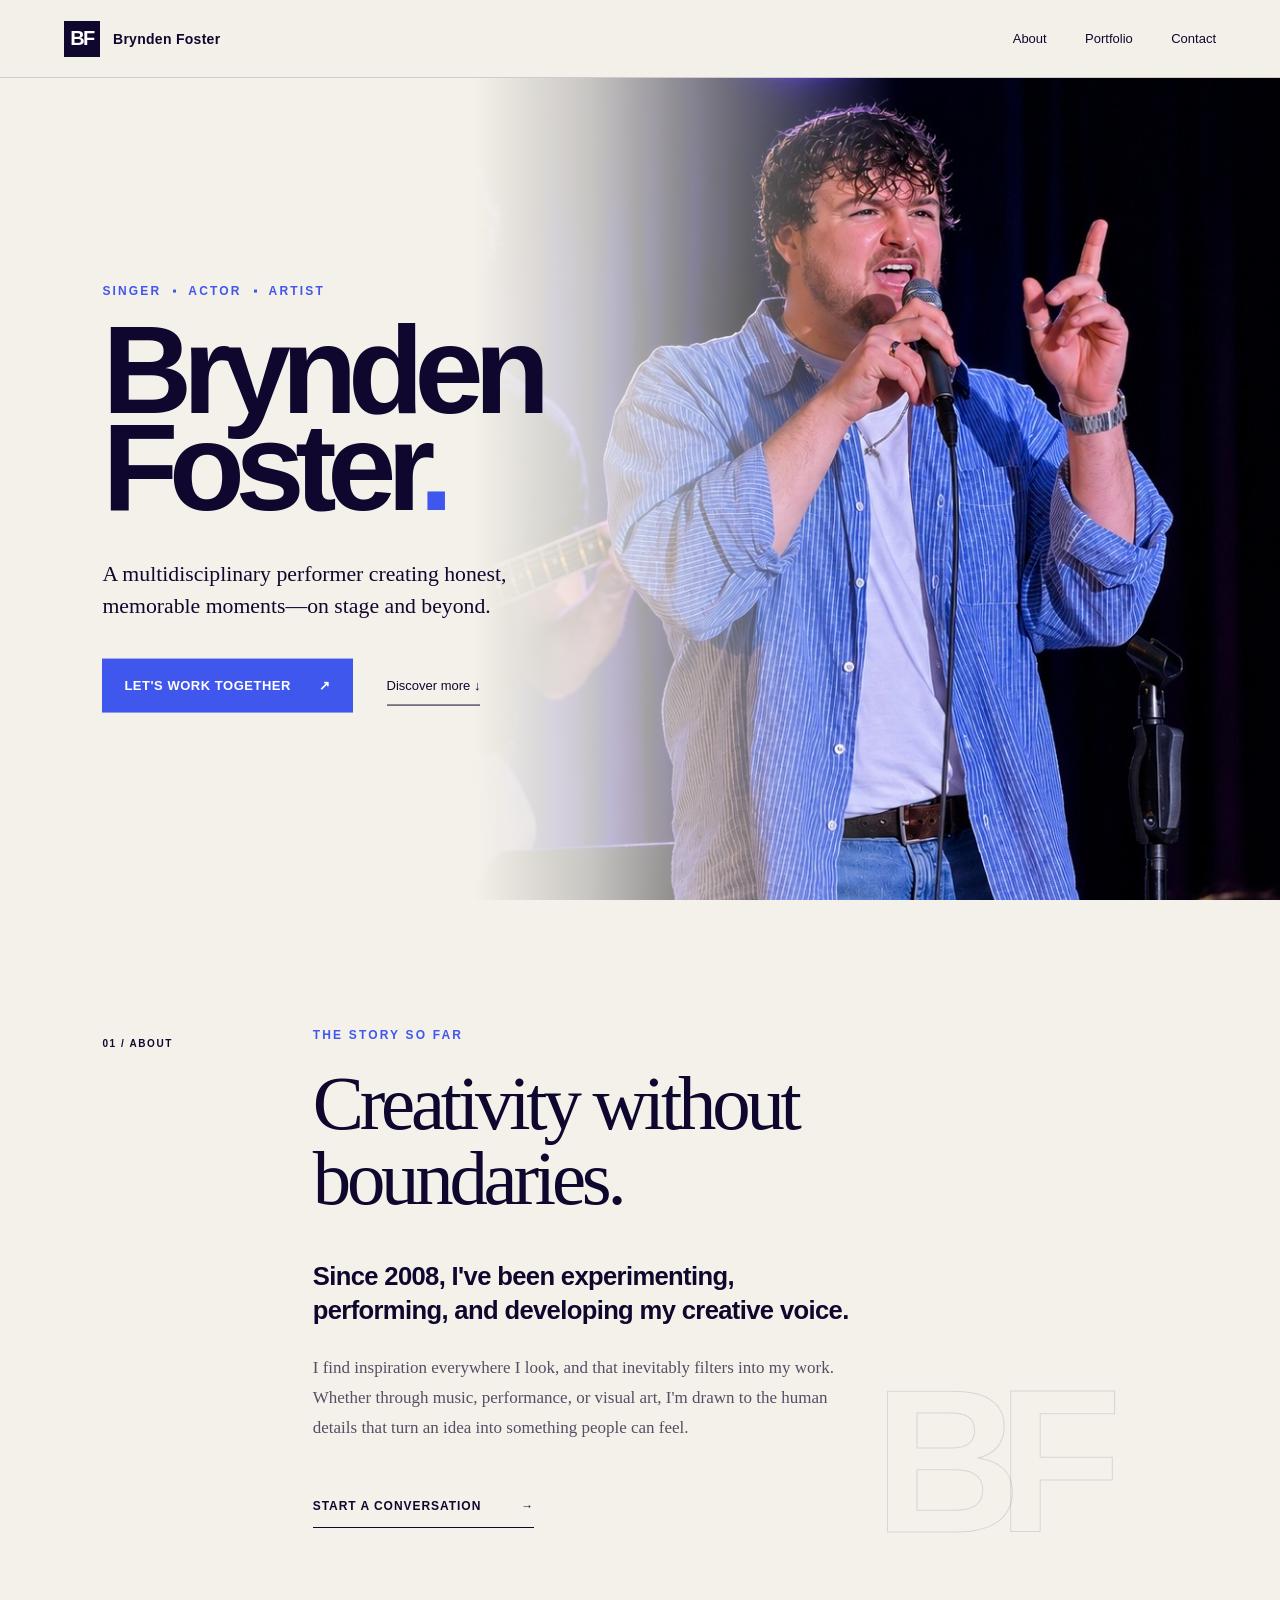
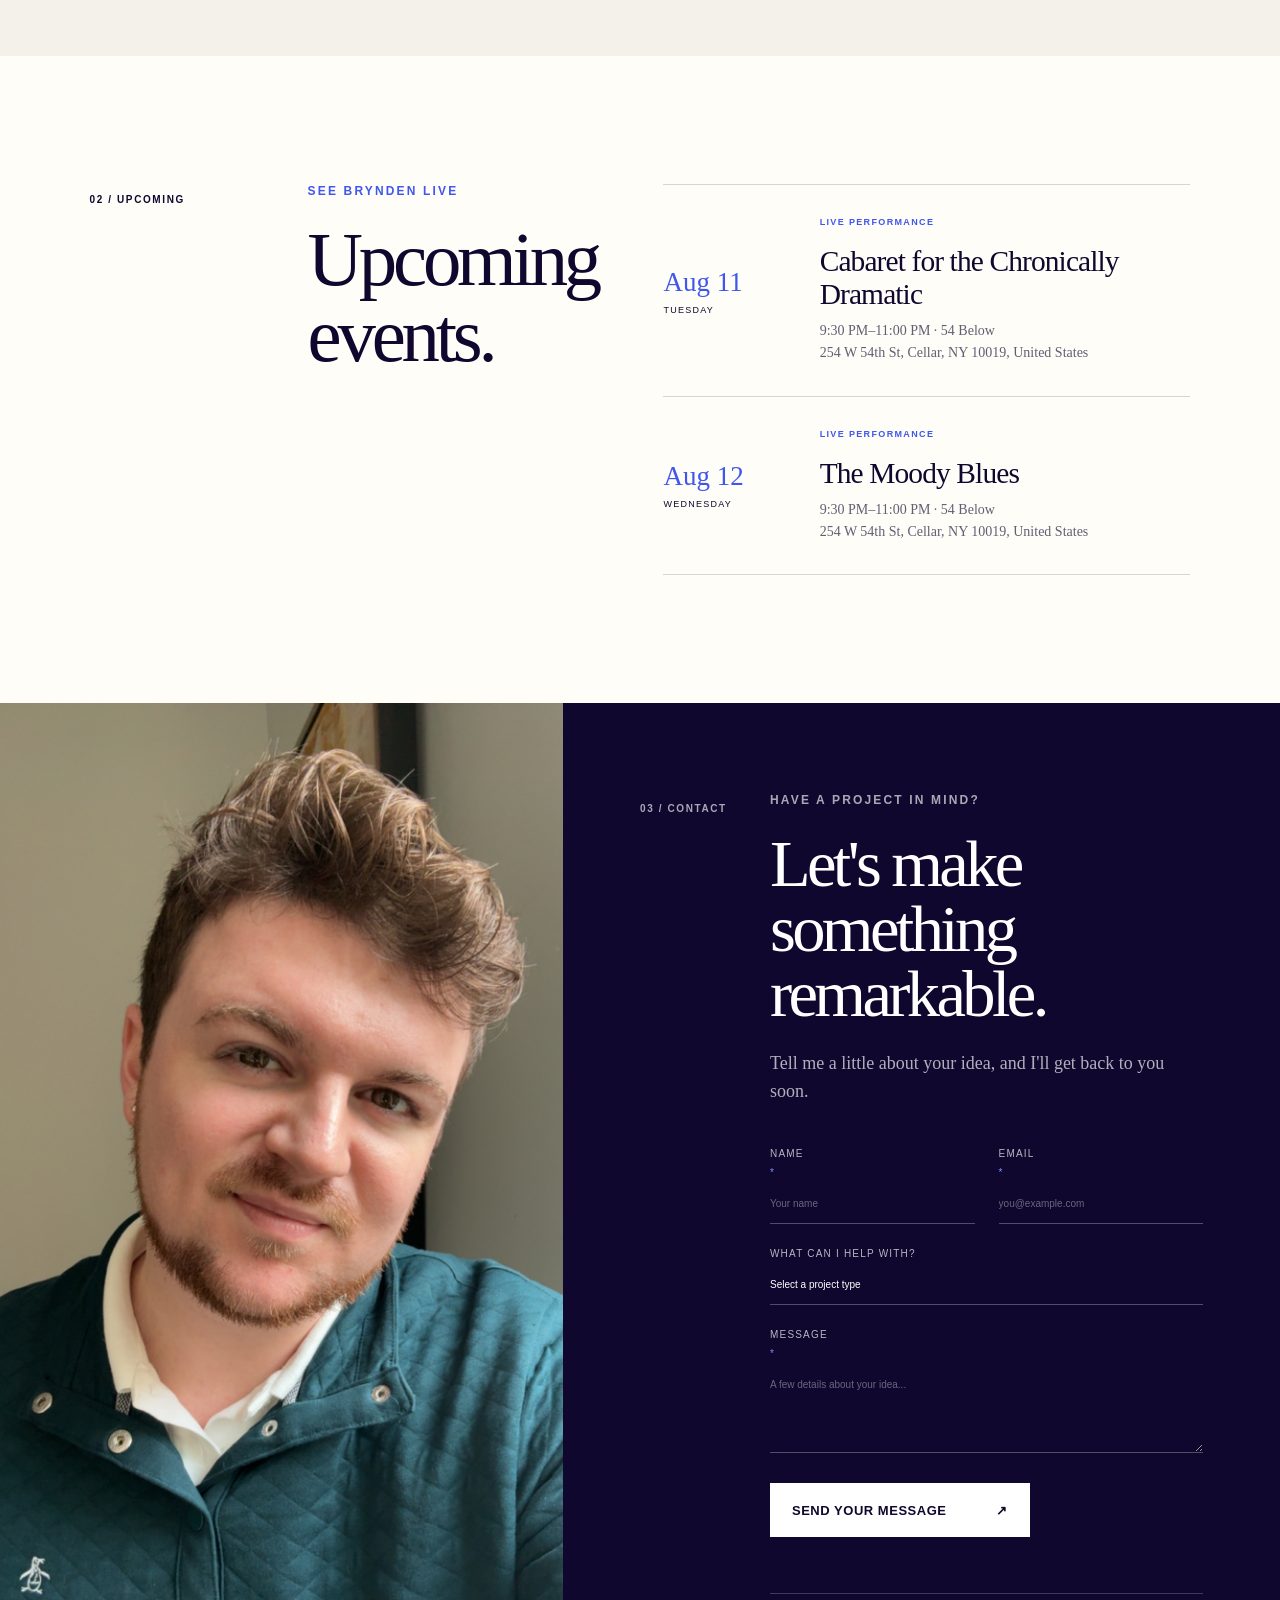
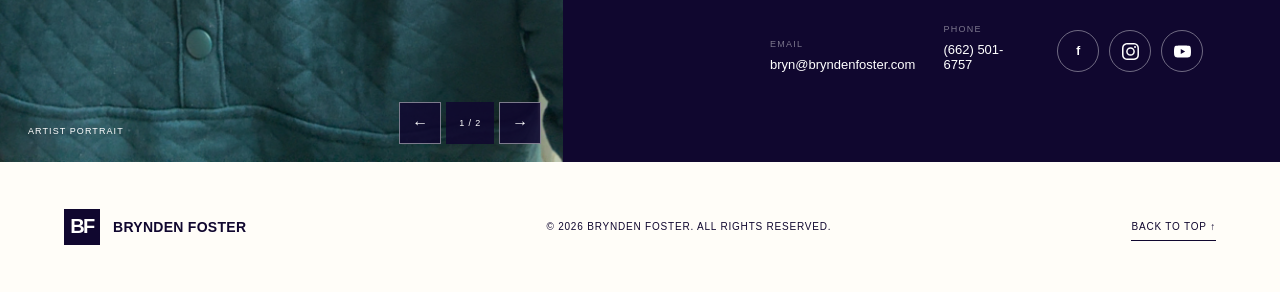
==== commit bc0c298a: "Changed verbage on portfolio page, added links for the pictures to playlists, and changed main photo" ====
--- a/index.html
+++ b/index.html
@@ -67,8 +67,8 @@
     <section class="contact" id="contact" aria-labelledby="contact-title">
       <div class="contact-photo carousel" data-carousel tabindex="0" role="region" aria-roledescription="carousel" aria-label="Photos of Brynden Foster">
         <figure class="carousel-slide is-active" data-slide aria-hidden="false">
-          <img src="images/brynden-portrait.jpg" alt="Brynden Foster smiling in an orange shirt">
-          <figcaption class="photo-caption"><span>Portrait / 2022</span><span>Mississippi, USA</span></figcaption>
+          <img src="images/brynden-profile-2026.jpg" alt="Close portrait of Brynden Foster">
+          <figcaption class="photo-caption"><span>Artist portrait</span></figcaption>
         </figure>
         <figure class="carousel-slide" data-slide aria-hidden="true">
           <img src="images/brynden-hero.jpg" alt="Close portrait of Brynden Foster smiling">
--- a/stylesheet.css
+++ b/stylesheet.css
@@ -86,6 +86,7 @@
 .contact { display: grid; grid-template-columns: 44% 56%; min-height: 950px; }
 .contact-photo { background: #d7c4b3; min-height: 760px; overflow: hidden; position: relative; }
 .contact-photo img { height: 100%; object-fit: cover; object-position: 50% 45%; width: 100%; }
+.carousel-slide:first-of-type img { object-position: 50% 30%; }
 .carousel { outline: none; }
 .carousel:focus-visible { box-shadow: inset 0 0 0 3px var(--blue); }
 .carousel-slide { inset: 0; margin: 0; opacity: 0; position: absolute; transition: opacity .45s ease; visibility: hidden; }
@@ -182,12 +183,13 @@
 /* Portfolio and résumé page */
 .portfolio-page { background: var(--cream); }
 .portfolio-page nav [aria-current="page"] { border-bottom: 1px solid currentColor; }
-.portfolio-hero { background: var(--paper); display: grid; grid-template-columns: 52% 48%; min-height: 860px; padding-top: 78px; position: relative; }
+.portfolio-hero { background: var(--paper); display: grid; grid-template-columns: 52% 48%; height: 100svh; min-height: 700px; padding: 78px 0 82px; position: relative; }
 .portfolio-hero-copy { align-self: center; padding: 80px clamp(28px, 7vw, 110px); z-index: 1; }
 .portfolio-hero h1 { font-size: clamp(68px, 8.2vw, 130px); }
 .portfolio-hero-copy > p:not(.eyebrow) { font-family: Georgia, 'Times New Roman', serif; font-size: clamp(18px, 1.6vw, 24px); line-height: 1.55; margin: 38px 0 34px; max-width: 560px; }
-.portfolio-hero-image { min-height: 680px; overflow: hidden; position: relative; }
+.portfolio-hero-image { min-height: 0; overflow: hidden; position: relative; }
 .portfolio-hero-image img { height: 100%; object-fit: cover; object-position: 50% 42%; width: 100%; }
+.portfolio-hero-image img[src*="brynden-profile-2026"] { object-position: 50% 28%; }
 .portfolio-hero-image p { bottom: 24px; color: white; font-size: 9px; left: 26px; letter-spacing: .14em; margin: 0; position: absolute; text-transform: uppercase; }
 .portfolio-disciplines { align-items: center; background: var(--ink); bottom: 0; color: white; display: flex; font-size: 11px; gap: 0; grid-column: 1 / -1; height: 82px; justify-content: space-around; letter-spacing: .18em; position: absolute; text-transform: uppercase; width: 100%; }
 .portfolio-disciplines span { text-align: center; width: 33.333%; }
@@ -203,6 +205,9 @@
 .work-card { background: #d9d5cd; height: clamp(480px, 54vw, 760px); margin: 0; overflow: hidden; position: relative; }
 .work-card-wide { grid-column: 1 / -1; height: clamp(520px, 62vw, 850px); }
 .work-card img { height: 100%; object-fit: cover; transition: transform .6s ease; width: 100%; }
+.work-card-link { display: block; height: 100%; outline: none; position: relative; width: 100%; }
+.work-card-link:focus-visible { box-shadow: inset 0 0 0 4px white; }
+.work-card-link:focus-visible img { transform: scale(1.02); }
 .work-card:hover img { transform: scale(1.02); }
 .work-card-wide img { object-position: center 16%; }
 .work-card:nth-of-type(3) img { object-position: 50% 35%; }
@@ -256,7 +261,7 @@
 @keyframes reveal-form { from { opacity: 0; transform: translateY(-12px); } to { opacity: 1; transform: translateY(0); } }
 
 @media (max-width: 900px) {
-  .portfolio-hero { grid-template-columns: 1fr 1fr; min-height: 760px; padding-top: 70px; }
+  .portfolio-hero { grid-template-columns: 1fr 1fr; min-height: 680px; padding-top: 70px; }
   .portfolio-hero-copy { padding: 60px 35px; }
   .portfolio-intro { grid-template-columns: 120px 1fr; }
   .portfolio-intro-copy { grid-column: 2; margin-top: 0; }
@@ -270,7 +275,7 @@
 @media (max-width: 620px) {
   .portfolio-page nav { gap: 12px; }
   .portfolio-page nav a { font-size: 11px; }
-  .portfolio-hero { display: block; min-height: 0; padding-bottom: 72px; }
+  .portfolio-hero { display: block; height: auto; min-height: 0; padding-bottom: 72px; }
   .portfolio-hero-copy { padding: 92px 22px 58px; }
   .portfolio-hero h1 { font-size: clamp(62px, 19vw, 82px); }
   .portfolio-hero-image { height: 118vw; min-height: 0; }
